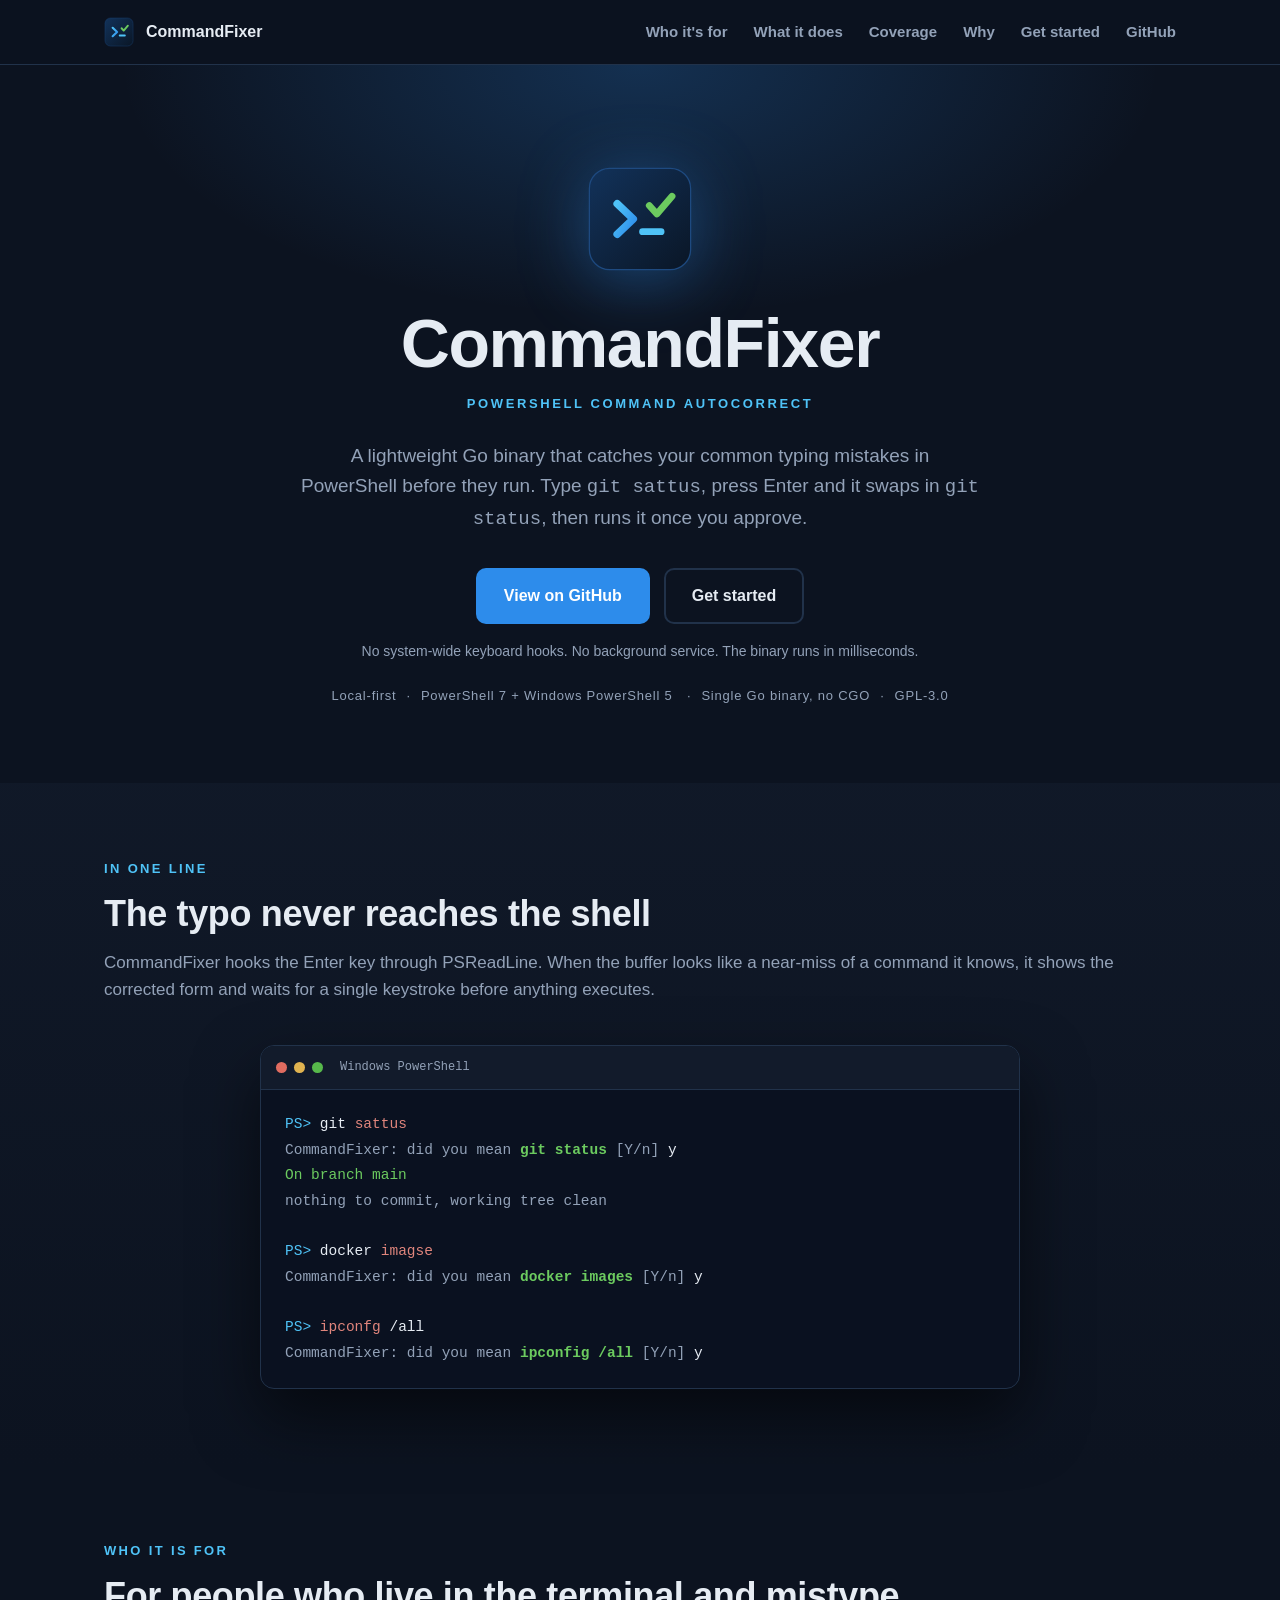
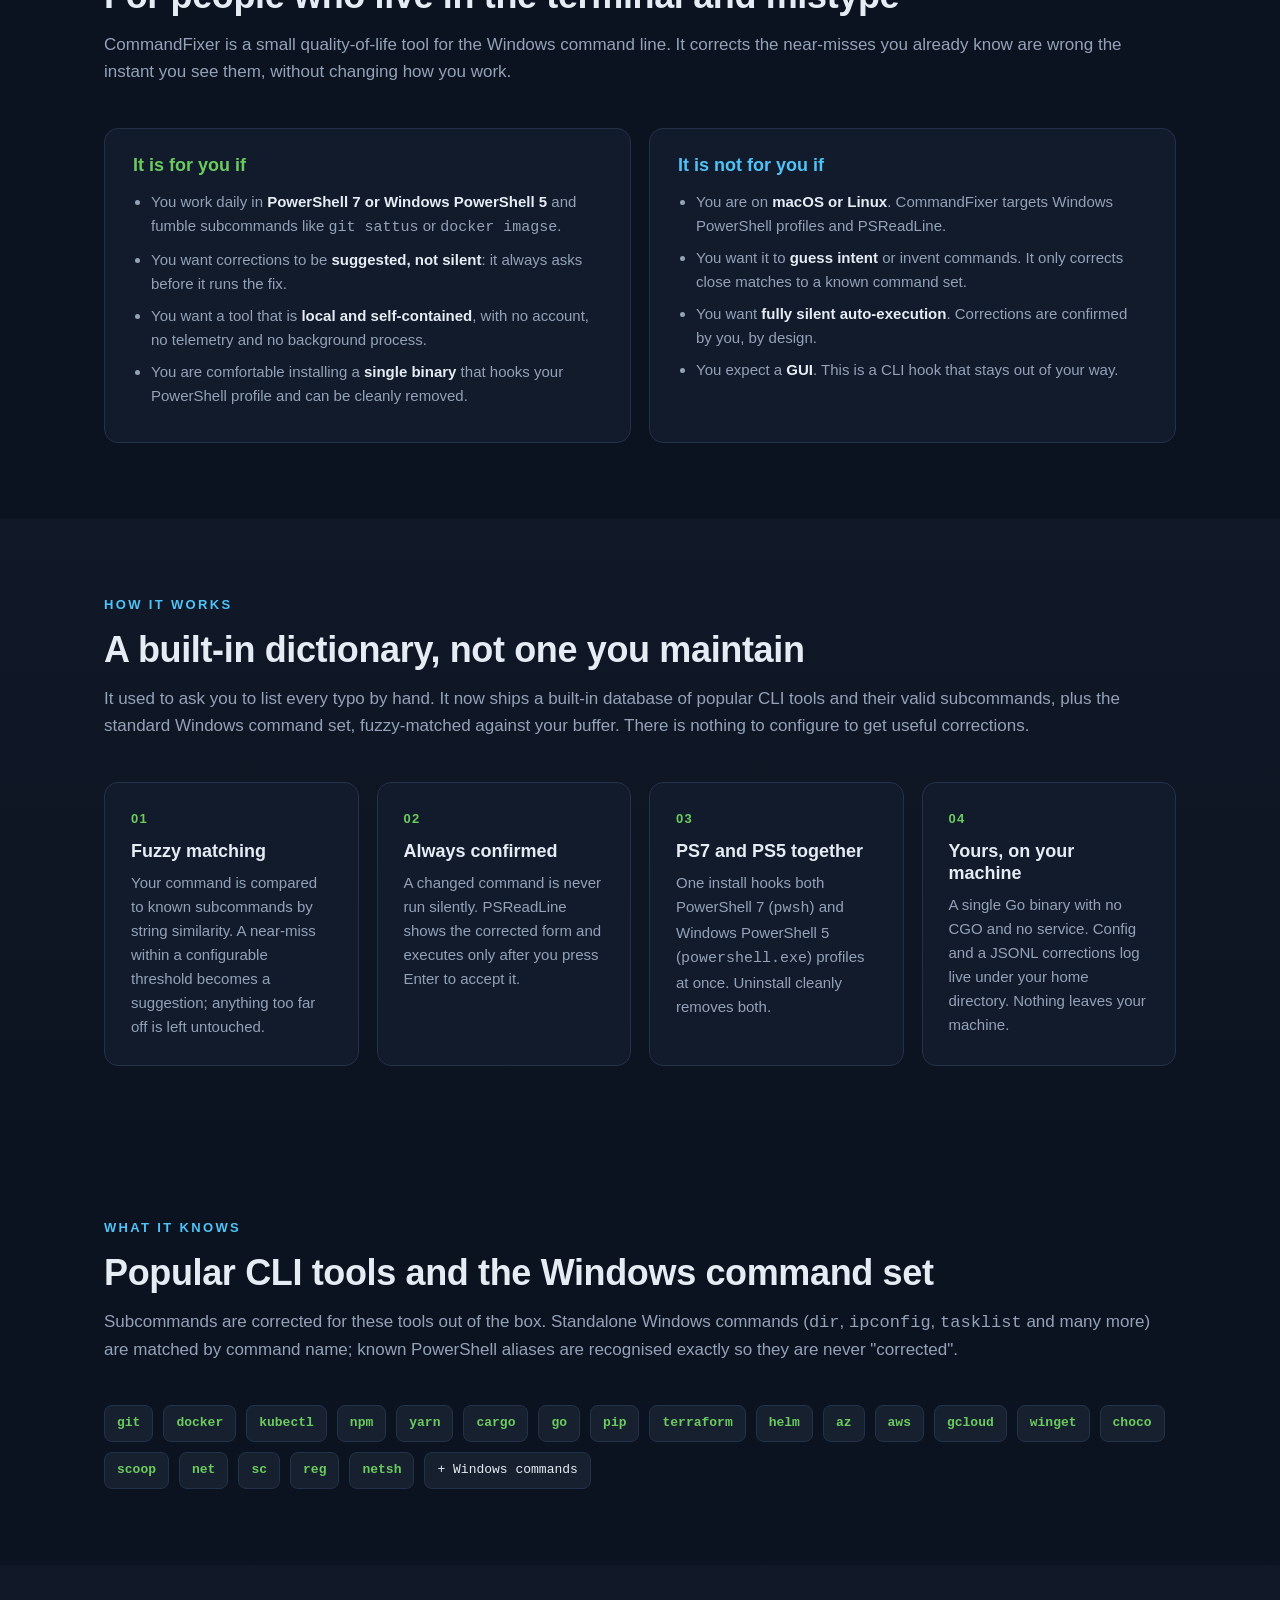
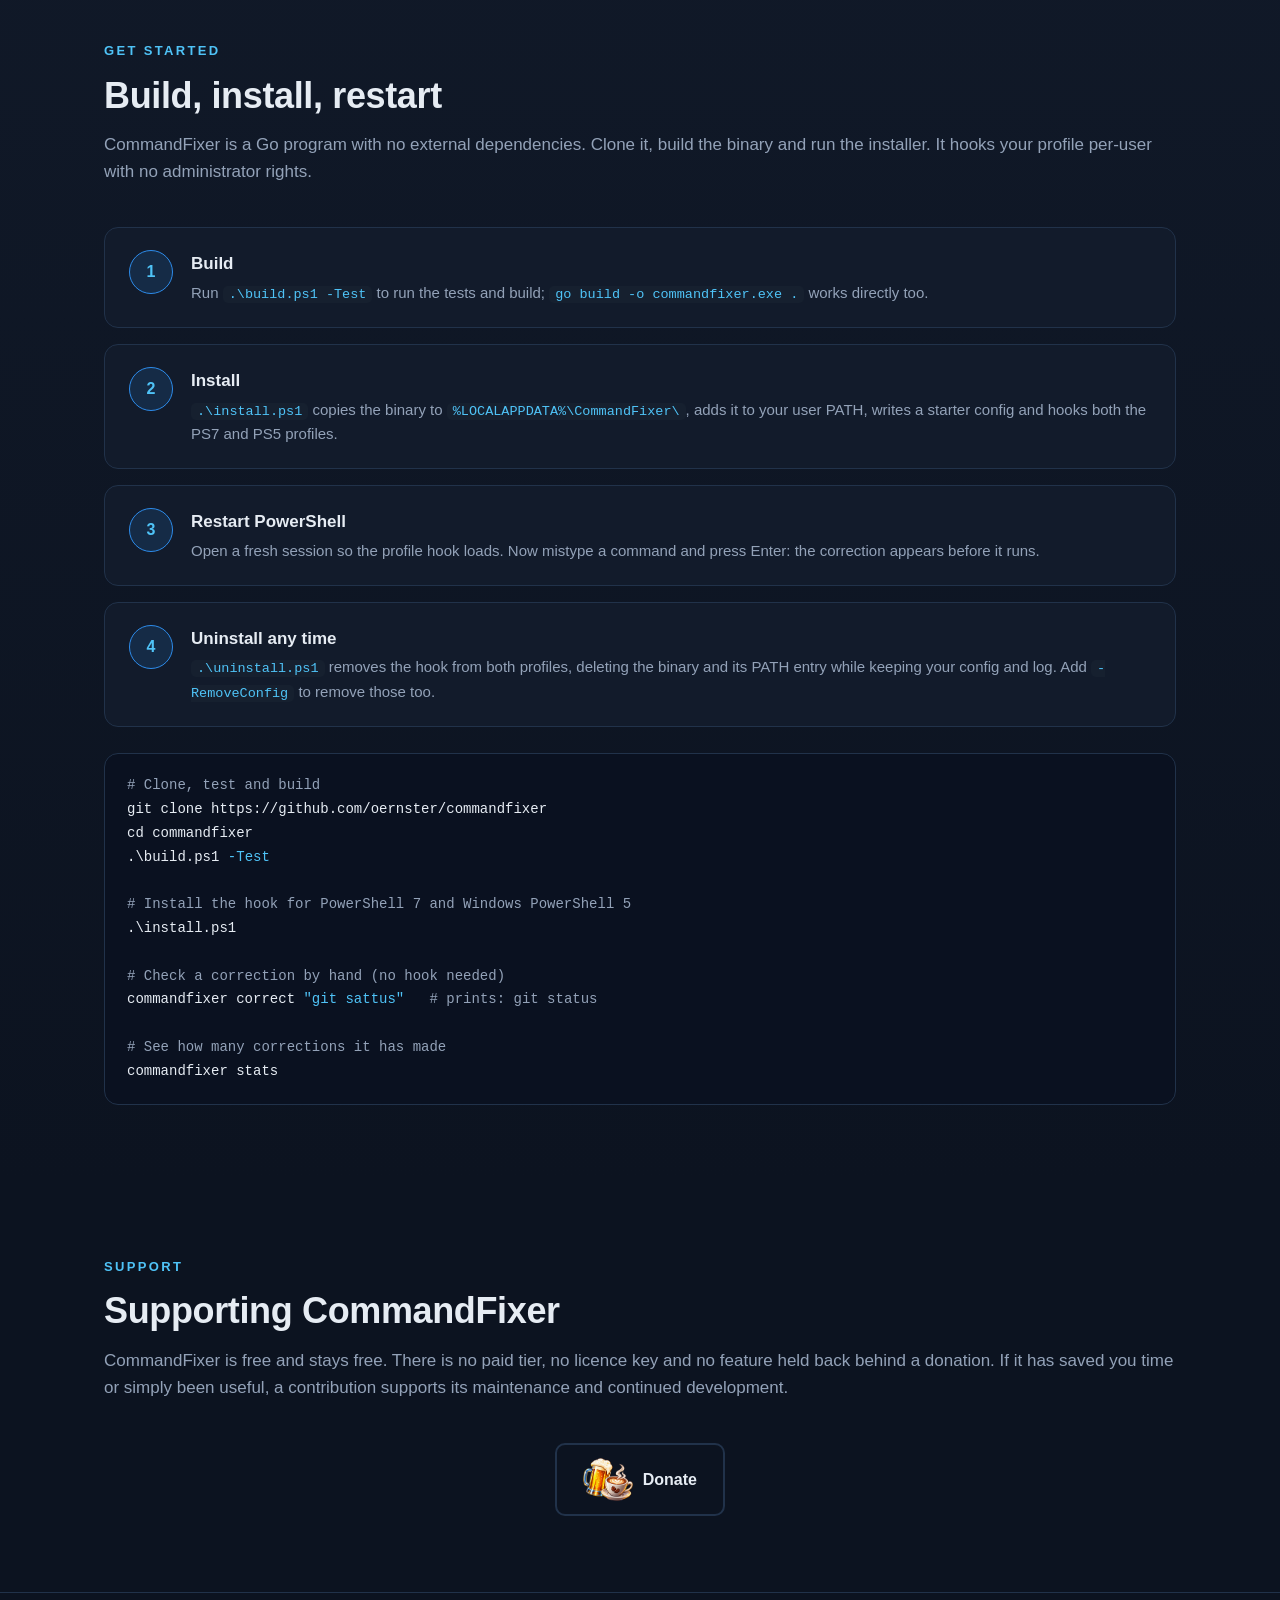
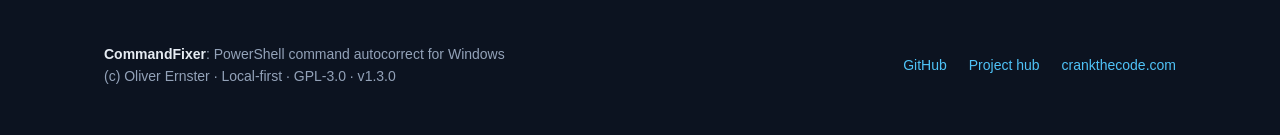
==== docs/index.html @ 6e39b32c "Add a donate button to the README and the site Both link CommandFixer's own PayPal page. The artwork" ====
<!DOCTYPE html>
<html lang="en">
<head>
<meta charset="utf-8">
<meta name="viewport" content="width=device-width, initial-scale=1">
<title>CommandFixer: PowerShell Command Autocorrect for Windows</title>
<meta name="description" content="CommandFixer is a lightweight Go binary that auto-corrects your common typing mistakes in PowerShell before commands execute. Fuzzy-matches typos against a built-in database of popular CLI tools, prompts for confirmation, then runs the fix. Local-first, no service, milliseconds.">
<meta name="keywords" content="powershell, autocorrect, command line, typo, git, docker, kubectl, PSReadLine, Windows, Go, local-first, CLI, developer tools">
<meta name="author" content="Oliver Ernster">
<meta name="robots" content="index, follow">
<meta name="theme-color" content="#0c1320">
<link rel="canonical" href="https://ernster.dev/CommandFixer/">
<meta property="og:type" content="website">
<meta property="og:site_name" content="CommandFixer">
<meta property="og:title" content="CommandFixer: PowerShell Command Autocorrect for Windows">
<meta property="og:description" content="Type git sattus, press Enter and CommandFixer swaps in git status, then runs it once you approve. Works in PowerShell 7 and Windows PowerShell 5.">
<meta property="og:url" content="https://ernster.dev/CommandFixer/">
<meta property="og:image" content="https://ernster.dev/CommandFixer/assets/commandfixer.png">
<meta property="og:image:width" content="512">
<meta property="og:image:height" content="512">
<meta property="og:image:alt" content="The CommandFixer terminal icon">
<meta name="twitter:card" content="summary_large_image">
<meta name="twitter:title" content="CommandFixer: PowerShell Command Autocorrect">
<meta name="twitter:description" content="A lightweight Go binary that fixes your PowerShell typos before they run. Local-first, no service, milliseconds.">
<meta name="twitter:image" content="https://ernster.dev/CommandFixer/assets/commandfixer.png">
<link rel="icon" type="image/svg+xml" href="assets/commandfixer.svg">
<link rel="stylesheet" href="styles.css">
<script type="application/ld+json">{"@context": "https://schema.org", "@type": "SoftwareApplication", "name": "CommandFixer", "applicationCategory": "DeveloperApplication", "operatingSystem": "Windows", "description": "CommandFixer is a lightweight Go binary that auto-corrects common typing mistakes in PowerShell before commands execute. It fuzzy-matches typed commands against a built-in database of popular CLI tools and Windows commands, prints the corrected form to a PSReadLine hook and prompts for confirmation before running.", "url": "https://ernster.dev/CommandFixer/", "image": "https://ernster.dev/CommandFixer/assets/commandfixer.png", "isAccessibleForFree": true, "offers": {"@type": "Offer", "price": "0", "priceCurrency": "GBP"}, "author": {"@type": "Person", "name": "Oliver Ernster", "url": "https://www.crankthecode.com/"}, "audience": {"@type": "Audience", "audienceType": "Developers and power users on Windows PowerShell"}, "keywords": "powershell, autocorrect, typo, git, docker, PSReadLine, Windows, Go, CLI", "license": "https://www.gnu.org/licenses/gpl-3.0.html"}</script>
</head>
<body>
<header class="nav">
  <div class="container nav-inner">
    <a class="brand" href="#top">
      <img src="assets/commandfixer.svg" alt="CommandFixer icon">CommandFixer</a>
    <nav class="nav-links">
      <a href="#who">Who it's for</a>
      <a href="#what">What it does</a>
      <a href="#coverage">Coverage</a>
      <a href="why.html">Why</a>
      <a href="#start">Get started</a>
      <a href="https://github.com/oernster/commandfixer">GitHub</a>
    </nav>
  </div>
</header>
<main id="top">
  <section class="hero">
    <div class="container">
      <img class="logo" src="assets/commandfixer.svg" alt="CommandFixer icon">
      <h1>CommandFixer</h1>
      <div class="tagline">PowerShell Command Autocorrect</div>
      <p class="lede">A lightweight Go binary that catches your common typing
        mistakes in PowerShell before they run. Type <code>git sattus</code>,
        press Enter and it swaps in <code>git status</code>, then runs it once
        you approve.</p>
      <div class="cta">
        <a class="btn btn-primary" href="https://github.com/oernster/commandfixer">View on GitHub</a>
        <a class="btn btn-ghost" href="#start">Get started</a>
      </div>
      <p class="release-note">No system-wide keyboard hooks. No background
        service. The binary runs in milliseconds.</p>
      <div class="badges">
        <span>Local-first</span>·<span>PowerShell 7 + Windows PowerShell 5</span>
        ·<span>Single Go binary, no CGO</span>·<span>GPL-3.0</span>
      </div>
    </div>
  </section>

  <section id="demo" class="alt">
    <div class="container">
      <div class="eyebrow">In one line</div>
      <h2 class="section-title">The typo never reaches the shell</h2>
      <p class="section-sub">CommandFixer hooks the Enter key through PSReadLine.
        When the buffer looks like a near-miss of a command it knows, it shows the
        corrected form and waits for a single keystroke before anything executes.</p>
      <div class="termwrap">
        <div class="terminal">
          <div class="bar">
            <i class="r"></i><i class="y"></i><i class="g"></i>
            <span class="ttl">Windows PowerShell</span>
          </div>
<pre><span class="term-prompt">PS&gt;</span> git <span class="term-typo">sattus</span>
<span class="term-muted">CommandFixer: did you mean</span> <span class="term-fix">git status</span> <span class="term-muted">[Y/n]</span> y
<span class="term-ok">On branch main</span>
<span class="term-muted">nothing to commit, working tree clean</span>

<span class="term-prompt">PS&gt;</span> docker <span class="term-typo">imagse</span>
<span class="term-muted">CommandFixer: did you mean</span> <span class="term-fix">docker images</span> <span class="term-muted">[Y/n]</span> y

<span class="term-prompt">PS&gt;</span> <span class="term-typo">ipconfg</span> /all
<span class="term-muted">CommandFixer: did you mean</span> <span class="term-fix">ipconfig /all</span> <span class="term-muted">[Y/n]</span> y</pre>
        </div>
      </div>
    </div>
  </section>

  <section id="who">
    <div class="container">
      <div class="eyebrow">Who it is for</div>
      <h2 class="section-title">For people who live in the terminal and mistype</h2>
      <p class="section-sub">CommandFixer is a small quality-of-life tool for the
        Windows command line. It corrects the near-misses you already know are
        wrong the instant you see them, without changing how you work.</p>
      <div class="split">
        <div class="panel is-for">
          <h3>It is for you if</h3>
          <ul>
            <li>You work daily in <b>PowerShell 7 or Windows PowerShell 5</b> and fumble subcommands like <code>git sattus</code> or <code>docker imagse</code>.</li>
            <li>You want corrections to be <b>suggested, not silent</b>: it always asks before it runs the fix.</li>
            <li>You want a tool that is <b>local and self-contained</b>, with no account, no telemetry and no background process.</li>
            <li>You are comfortable installing a <b>single binary</b> that hooks your PowerShell profile and can be cleanly removed.</li>
          </ul>
        </div>
        <div class="panel not-for">
          <h3>It is not for you if</h3>
          <ul>
            <li>You are on <b>macOS or Linux</b>. CommandFixer targets Windows PowerShell profiles and PSReadLine.</li>
            <li>You want it to <b>guess intent</b> or invent commands. It only corrects close matches to a known command set.</li>
            <li>You want <b>fully silent auto-execution</b>. Corrections are confirmed by you, by design.</li>
            <li>You expect a <b>GUI</b>. This is a CLI hook that stays out of your way.</li>
          </ul>
        </div>
      </div>
    </div>
  </section>

  <section id="what" class="alt">
    <div class="container">
      <div class="eyebrow">How it works</div>
      <h2 class="section-title">A built-in dictionary, not one you maintain</h2>
      <p class="section-sub">It used to ask you to list every typo by hand. It
        now ships a built-in database of popular CLI tools and their valid
        subcommands, plus the standard Windows command set, fuzzy-matched
        against your buffer. There is nothing to configure to get useful corrections.</p>
      <div class="features">
        <div class="feature"><div class="fnum">01</div><h3>Fuzzy matching</h3><p>Your command is compared to known subcommands by string similarity. A near-miss within a configurable threshold becomes a suggestion; anything too far off is left untouched.</p></div>
        <div class="feature"><div class="fnum">02</div><h3>Always confirmed</h3><p>A changed command is never run silently. PSReadLine shows the corrected form and executes only after you press Enter to accept it.</p></div>
        <div class="feature"><div class="fnum">03</div><h3>PS7 and PS5 together</h3><p>One install hooks both PowerShell 7 (<code>pwsh</code>) and Windows PowerShell 5 (<code>powershell.exe</code>) profiles at once. Uninstall cleanly removes both.</p></div>
        <div class="feature"><div class="fnum">04</div><h3>Yours, on your machine</h3><p>A single Go binary with no CGO and no service. Config and a JSONL corrections log live under your home directory. Nothing leaves your machine.</p></div>
      </div>
    </div>
  </section>

  <section id="coverage">
    <div class="container">
      <div class="eyebrow">What it knows</div>
      <h2 class="section-title">Popular CLI tools and the Windows command set</h2>
      <p class="section-sub">Subcommands are corrected for these tools out of the
        box. Standalone Windows commands (<code>dir</code>, <code>ipconfig</code>,
        <code>tasklist</code> and many more) are matched by command name; known
        PowerShell aliases are recognised exactly so they are never "corrected".</p>
      <div class="chips">
        <span class="chip"><b>git</b></span>
        <span class="chip"><b>docker</b></span>
        <span class="chip"><b>kubectl</b></span>
        <span class="chip"><b>npm</b></span>
        <span class="chip"><b>yarn</b></span>
        <span class="chip"><b>cargo</b></span>
        <span class="chip"><b>go</b></span>
        <span class="chip"><b>pip</b></span>
        <span class="chip"><b>terraform</b></span>
        <span class="chip"><b>helm</b></span>
        <span class="chip"><b>az</b></span>
        <span class="chip"><b>aws</b></span>
        <span class="chip"><b>gcloud</b></span>
        <span class="chip"><b>winget</b></span>
        <span class="chip"><b>choco</b></span>
        <span class="chip"><b>scoop</b></span>
        <span class="chip"><b>net</b></span>
        <span class="chip"><b>sc</b></span>
        <span class="chip"><b>reg</b></span>
        <span class="chip"><b>netsh</b></span>
        <span class="chip">+ Windows commands</span>
      </div>
    </div>
  </section>

  <section id="start" class="alt">
    <div class="container">
      <div class="eyebrow">Get started</div>
      <h2 class="section-title">Build, install, restart</h2>
      <p class="section-sub">CommandFixer is a Go program with no external
        dependencies. Clone it, build the binary and run the installer. It hooks
        your profile per-user with no administrator rights.</p>
      <div class="steps">
        <div class="step">
          <div class="n"></div>
          <div>
            <h3>Build</h3>
            <p>Run <code>.\build.ps1 -Test</code> to run the tests and build; <code>go build -o commandfixer.exe .</code> works directly too.</p>
          </div>
        </div>
        <div class="step">
          <div class="n"></div>
          <div>
            <h3>Install</h3>
            <p><code>.\install.ps1</code> copies the binary to <code>%LOCALAPPDATA%\CommandFixer\</code>, adds it to your user PATH, writes a starter config and hooks both the PS7 and PS5 profiles.</p>
          </div>
        </div>
        <div class="step">
          <div class="n"></div>
          <div>
            <h3>Restart PowerShell</h3>
            <p>Open a fresh session so the profile hook loads. Now mistype a command and press Enter: the correction appears before it runs.</p>
          </div>
        </div>
        <div class="step">
          <div class="n"></div>
          <div>
            <h3>Uninstall any time</h3>
            <p><code>.\uninstall.ps1</code> removes the hook from both profiles, deleting the binary and its PATH entry while keeping your config and log. Add <code>-RemoveConfig</code> to remove those too.</p>
          </div>
        </div>
      </div>
      <div class="codeblock">
<pre><span class="c"># Clone, test and build</span>
git clone https://github.com/oernster/commandfixer
cd commandfixer
.\build.ps1 <span class="p">-Test</span>

<span class="c"># Install the hook for PowerShell 7 and Windows PowerShell 5</span>
.\install.ps1

<span class="c"># Check a correction by hand (no hook needed)</span>
commandfixer correct <span class="p">"git sattus"</span>   <span class="c"># prints: git status</span>

<span class="c"># See how many corrections it has made</span>
commandfixer stats</pre>
      </div>
    </div>
  </section>
  <section id="support">
    <div class="container">
      <div class="eyebrow">Support</div>
      <h2 class="section-title">Supporting CommandFixer</h2>
      <p class="section-sub">CommandFixer is free and stays free. There is no paid tier, no licence key and no
        feature held back behind a donation. If it has saved you time or simply been useful, a
        contribution supports its maintenance and continued development.</p>
      <div class="cta">
        <a class="btn btn-ghost btn-donate" href="https://www.paypal.com/ncp/payment/7B63G27P2966Y"><img src="donate.png" alt="">Donate</a>
      </div>
    </div>
  </section>
</main>
<footer>
  <div class="container footer-inner">
    <div>
      <strong>CommandFixer</strong>: PowerShell command autocorrect for Windows<br>
      (c) Oliver Ernster · Local-first · GPL-3.0 · v<!--VERSION-->1.3.0<!--/VERSION-->
    </div>
    <div class="footer-links">
      <a href="https://github.com/oernster/commandfixer">GitHub</a>
      <a href="https://ernster.dev/">Project hub</a>
      <a href="https://www.crankthecode.com/">crankthecode.com</a>
    </div>
  </div>
</footer>
</body>
</html>
---- docs/styles.css ----
/* CommandFixer GitHub Pages site. Dark, terminal-themed, azure + green accent. */
:root {
  --bg: #0c1320;
  --surface: #121b2b;
  --raised: #16202f;
  --border: #21324a;
  --text: #e6ecf3;
  --muted: #93a2b8;
  --accent: #2d8ceb;
  --accent-bright: #4fc3f7;
  --green: #57b94b;
  --green-bright: #6ccb5f;
  --maxw: 1120px;
  --radius: 14px;
  --font: -apple-system, BlinkMacSystemFont, "Segoe UI", Roboto, Inter,
    "Helvetica Neue", Arial, sans-serif;
  --mono: "SFMono-Regular", "Cascadia Code", "Consolas", "Liberation Mono",
    Menlo, monospace;
}
* { box-sizing: border-box; }
html { scroll-behavior: smooth; }
body {
  margin: 0;
  background: var(--bg);
  color: var(--text);
  font-family: var(--font);
  line-height: 1.6;
  -webkit-font-smoothing: antialiased;
}
a { color: var(--accent-bright); text-decoration: none; }
a:hover { color: var(--green-bright); }
h1, h2, h3, h4 { line-height: 1.2; }
.container { max-width: var(--maxw); margin: 0 auto; padding: 0 24px; }

header.nav {
  position: sticky;
  top: 0;
  z-index: 10;
  background: rgba(12, 19, 32, 0.82);
  backdrop-filter: blur(10px);
  border-bottom: 1px solid var(--border);
}
.nav-inner {
  display: flex;
  align-items: center;
  justify-content: space-between;
  height: 64px;
}
.brand {
  display: flex;
  align-items: center;
  gap: 12px;
  font-weight: 700;
  color: var(--text);
}
.brand img { width: 30px; height: 30px; }
.nav-links { display: flex; gap: 26px; align-items: center; }
.nav-links a { color: var(--muted); font-weight: 600; font-size: 15px; }
.nav-links a:hover { color: var(--accent-bright); }

.hero {
  position: relative;
  text-align: center;
  padding: 100px 0 76px;
  overflow: hidden;
}
.hero::before {
  content: "";
  position: absolute;
  inset: 0;
  background: radial-gradient(
    58% 50% at 50% 0,
    rgba(45, 140, 235, 0.24),
    transparent 70%
  );
  pointer-events: none;
}
.hero .logo {
  width: 108px;
  height: 108px;
  margin-bottom: 22px;
  filter: drop-shadow(0 10px 34px rgba(45, 140, 235, 0.4));
}
.hero h1 {
  font-size: clamp(42px, 7vw, 68px);
  margin: 0;
  letter-spacing: -0.02em;
}
.tagline {
  color: var(--accent-bright);
  font-weight: 700;
  letter-spacing: 0.2em;
  text-transform: uppercase;
  font-size: 13px;
  margin-top: 10px;
}
.lede {
  max-width: 680px;
  margin: 26px auto 0;
  color: var(--muted);
  font-size: 19px;
}
.cta {
  display: flex;
  gap: 14px;
  justify-content: center;
  margin-top: 34px;
  flex-wrap: wrap;
}
.btn {
  display: inline-block;
  padding: 13px 26px;
  border-radius: 10px;
  font-weight: 700;
  border: 2px solid transparent;
  transition: 0.15s ease;
}
.btn-primary { background: var(--accent); color: #ffffff; }
.btn-primary:hover { background: var(--green); color: #ffffff; }
.btn-ghost { border-color: var(--border); color: var(--text); }
.btn-ghost:hover { border-color: var(--accent); color: var(--accent-bright); }
/* The donate button carries artwork before its label. The mark is sized in em
   against the button's own type; at one line box the artwork could not be read,
   so it takes 2.7em and the button is deliberately taller than a text-only one. */
.btn-donate { display: inline-flex; align-items: center; gap: 10px; }
.btn-donate img { display: block; height: 2.7em; width: auto; }
.badges {
  margin-top: 24px;
  color: var(--muted);
  font-size: 13px;
  letter-spacing: 0.06em;
}
.badges span { margin: 0 10px; }
.release-note { margin-top: 16px; color: var(--muted); font-size: 14px; }

section { padding: 76px 0; }
section.alt {
  background: linear-gradient(180deg, rgba(18, 27, 43, 0.7), transparent);
}
.eyebrow {
  color: var(--accent-bright);
  font-weight: 700;
  letter-spacing: 0.18em;
  text-transform: uppercase;
  font-size: 13px;
  margin-bottom: 12px;
}
.section-title {
  font-size: clamp(28px, 4vw, 36px);
  margin: 0 0 14px;
  letter-spacing: -0.01em;
}
.section-sub {
  color: var(--muted);
  margin: 0 0 42px;
  max-width: none;
  font-size: 17px;
}
.prose p {
  color: var(--muted);
  font-size: 16.5px;
  max-width: 820px;
  margin: 0 0 18px;
}
.prose p:last-child { margin-bottom: 0; }

/* Terminal mockup */
.termwrap { display: flex; justify-content: center; margin-top: 8px; }
.terminal {
  width: 100%;
  max-width: 760px;
  background: #0a1120;
  border: 1px solid var(--border);
  border-radius: var(--radius);
  overflow: hidden;
  box-shadow: 0 28px 64px rgba(0, 0, 0, 0.55);
  text-align: left;
}
.terminal .bar {
  display: flex;
  align-items: center;
  gap: 7px;
  padding: 12px 15px;
  border-bottom: 1px solid var(--border);
  background: var(--surface);
}
.terminal .bar i {
  width: 11px;
  height: 11px;
  border-radius: 50%;
  background: var(--border);
}
.terminal .bar i.r { background: #e06c60; }
.terminal .bar i.y { background: #e0b350; }
.terminal .bar i.g { background: #57b94b; }
.terminal .bar .ttl {
  margin-left: 10px;
  color: var(--muted);
  font-family: var(--mono);
  font-size: 12px;
}
.terminal pre {
  margin: 0;
  padding: 22px 24px;
  font-family: var(--mono);
  font-size: 14.5px;
  line-height: 1.75;
  color: var(--text);
  overflow-x: auto;
}
.term-prompt { color: var(--accent-bright); }
.term-typo { color: #e0857c; }
.term-fix { color: var(--green-bright); font-weight: 700; }
.term-muted { color: var(--muted); }
.term-ok { color: var(--green-bright); }

.features {
  display: grid;
  grid-template-columns: repeat(auto-fit, minmax(240px, 1fr));
  gap: 18px;
}
.feature {
  background: var(--surface);
  border: 1px solid var(--border);
  border-radius: var(--radius);
  padding: 26px;
}
.feature .fnum {
  color: var(--green-bright);
  font-weight: 700;
  font-size: 13px;
  letter-spacing: 0.1em;
}
.feature h3 { margin: 12px 0 8px; font-size: 18px; }
.feature p { margin: 0; color: var(--muted); font-size: 15px; }

/* Two-column "who it is / is not for" */
.split {
  display: grid;
  grid-template-columns: repeat(auto-fit, minmax(300px, 1fr));
  gap: 18px;
}
.panel {
  background: var(--surface);
  border: 1px solid var(--border);
  border-radius: var(--radius);
  padding: 26px 28px;
}
.panel h3 { margin: 0 0 14px; font-size: 18px; }
.panel.is-for h3 { color: var(--green-bright); }
.panel.not-for h3 { color: var(--accent-bright); }
.panel ul { margin: 0; padding-left: 18px; }
.panel li { color: var(--muted); margin-bottom: 8px; font-size: 15px; }
.panel li b { color: var(--text); font-weight: 600; }

/* Steps */
.steps { display: grid; gap: 16px; counter-reset: step; }
.step {
  display: grid;
  grid-template-columns: 44px 1fr;
  gap: 18px;
  align-items: start;
  background: var(--surface);
  border: 1px solid var(--border);
  border-radius: var(--radius);
  padding: 22px 24px;
}
.step .n {
  counter-increment: step;
  width: 44px;
  height: 44px;
  border-radius: 50%;
  display: grid;
  place-items: center;
  background: rgba(45, 140, 235, 0.14);
  border: 1px solid var(--accent);
  color: var(--accent-bright);
  font-weight: 700;
}
.step .n::before { content: counter(step); }
.step h3 { margin: 4px 0 6px; font-size: 17px; }
.step p { margin: 0; color: var(--muted); font-size: 15px; }
.step code {
  font-family: var(--mono);
  font-size: 13.5px;
  color: var(--accent-bright);
  background: var(--raised);
  padding: 1px 6px;
  border-radius: 5px;
}

/* Coverage / tools chips */
.chips { display: flex; flex-wrap: wrap; gap: 10px; margin-top: 6px; }
.chip {
  font-family: var(--mono);
  font-size: 13px;
  color: var(--text);
  background: var(--raised);
  border: 1px solid var(--border);
  border-radius: 8px;
  padding: 7px 12px;
}
.chip b { color: var(--green-bright); font-weight: 700; }

/* Code block */
.codeblock {
  background: #0a1120;
  border: 1px solid var(--border);
  border-radius: var(--radius);
  padding: 20px 22px;
  overflow-x: auto;
  margin-top: 26px;
}
.codeblock pre {
  margin: 0;
  font-family: var(--mono);
  font-size: 14px;
  line-height: 1.7;
  color: var(--text);
}
.codeblock .c { color: var(--muted); }
.codeblock .p { color: var(--accent-bright); }

footer {
  border-top: 1px solid var(--border);
  padding: 50px 0;
  color: var(--muted);
  font-size: 14px;
}
.footer-inner {
  display: flex;
  justify-content: space-between;
  gap: 24px;
  flex-wrap: wrap;
  align-items: center;
}
.footer-inner strong { color: var(--text); }
.footer-links { display: flex; gap: 22px; flex-wrap: wrap; }

@media (max-width: 640px) {
  .nav-links { gap: 16px; }
  .nav-links a:nth-child(1),
  .nav-links a:nth-child(2) { display: none; }
  .step { grid-template-columns: 1fr; }
  .step .n { display: none; }
}
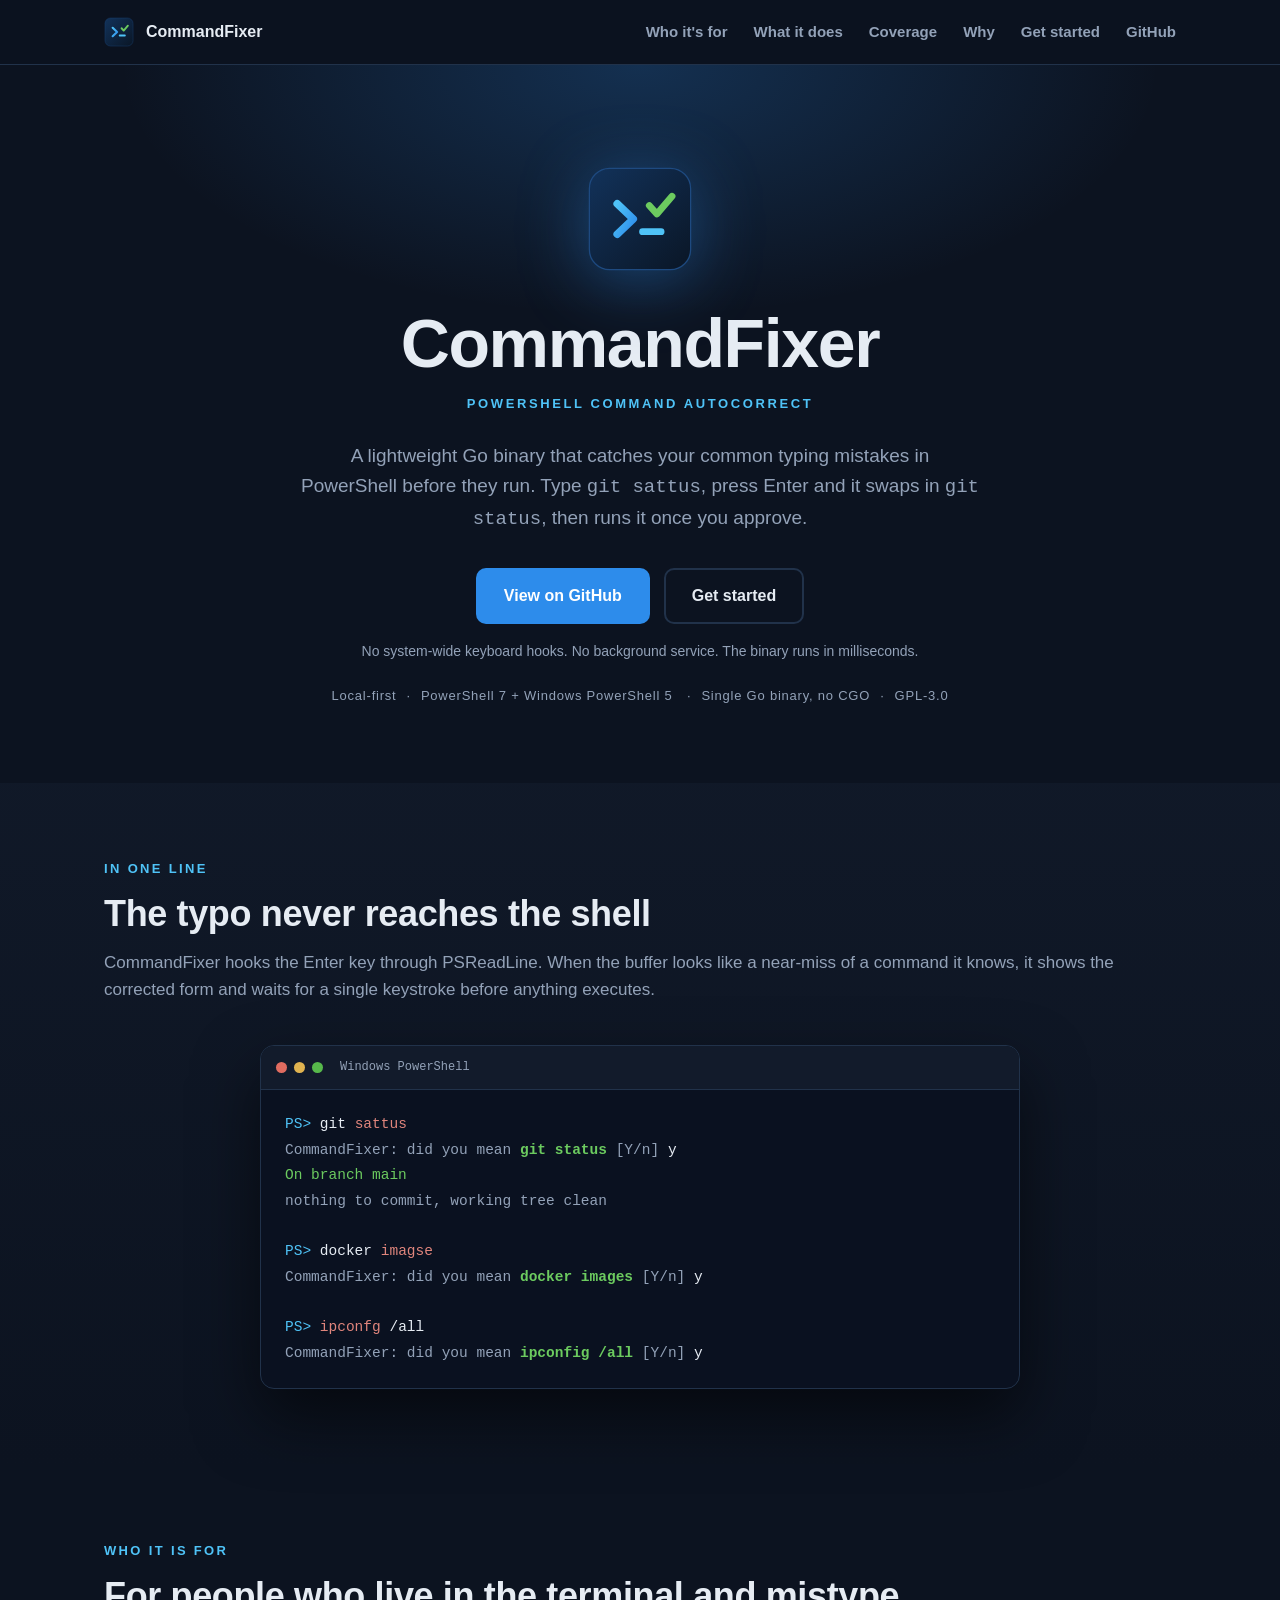
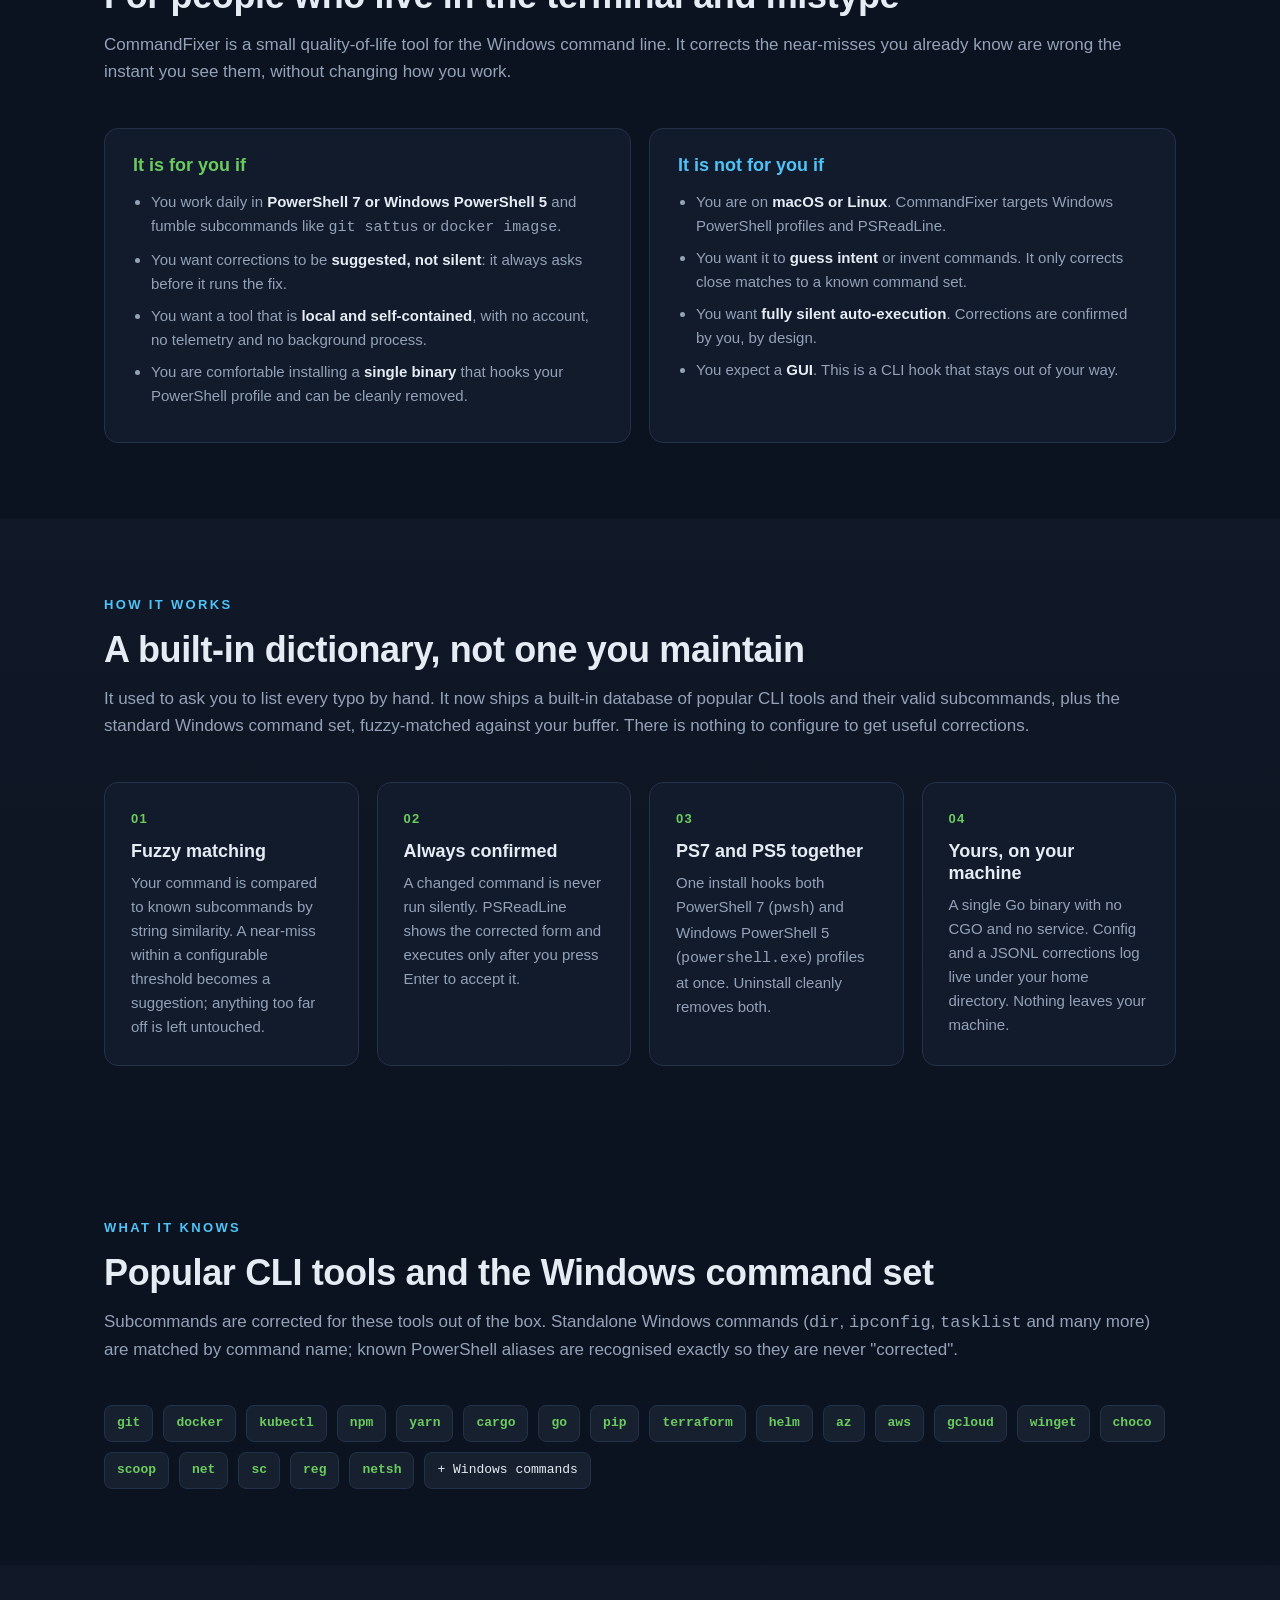
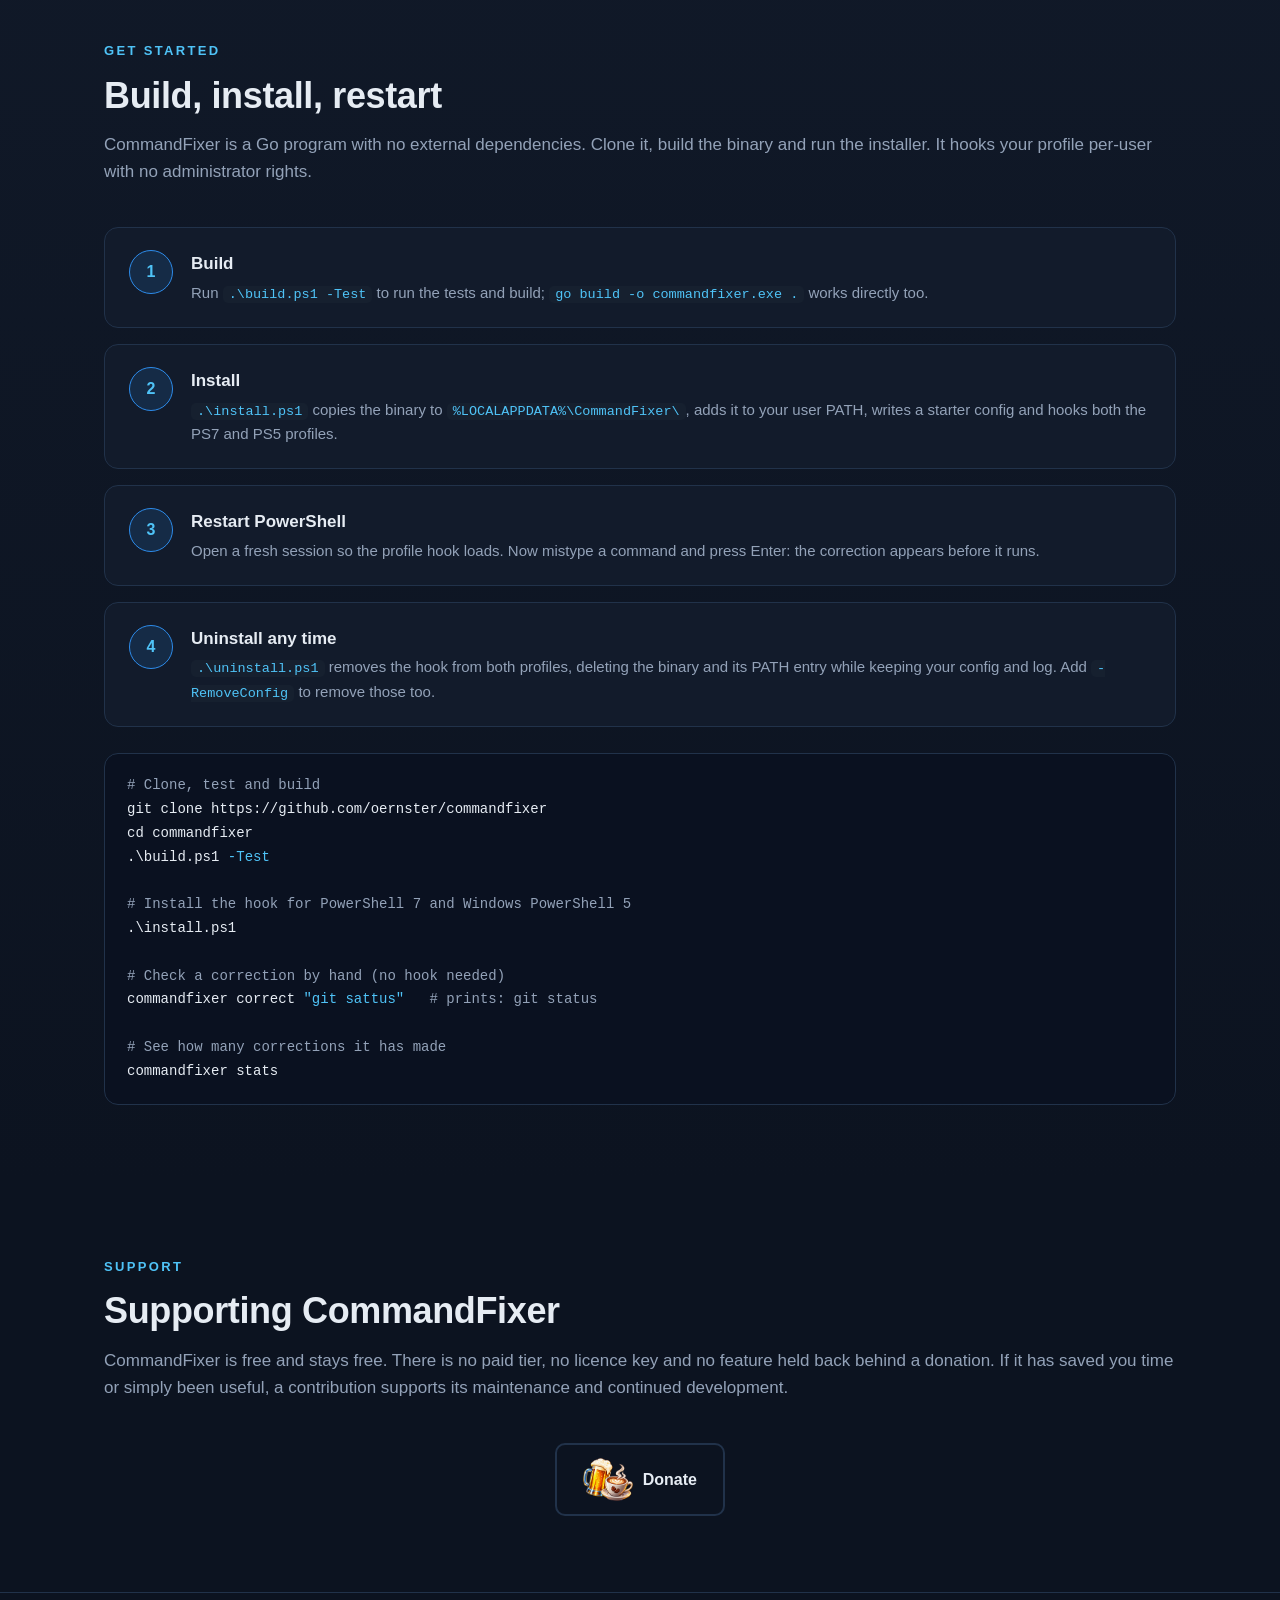
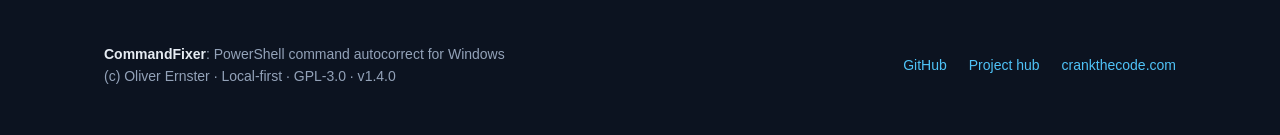
==== commit 264818e6: "Stamp 1.4.0 into the site footers" ====
--- a/docs/index.html
+++ b/docs/index.html
@@ -245,7 +245,7 @@
   <div class="container footer-inner">
     <div>
       <strong>CommandFixer</strong>: PowerShell command autocorrect for Windows<br>
-      (c) Oliver Ernster · Local-first · GPL-3.0 · v<!--VERSION-->1.3.0<!--/VERSION-->
+      (c) Oliver Ernster · Local-first · GPL-3.0 · v<!--VERSION-->1.4.0<!--/VERSION-->
     </div>
     <div class="footer-links">
       <a href="https://github.com/oernster/commandfixer">GitHub</a>
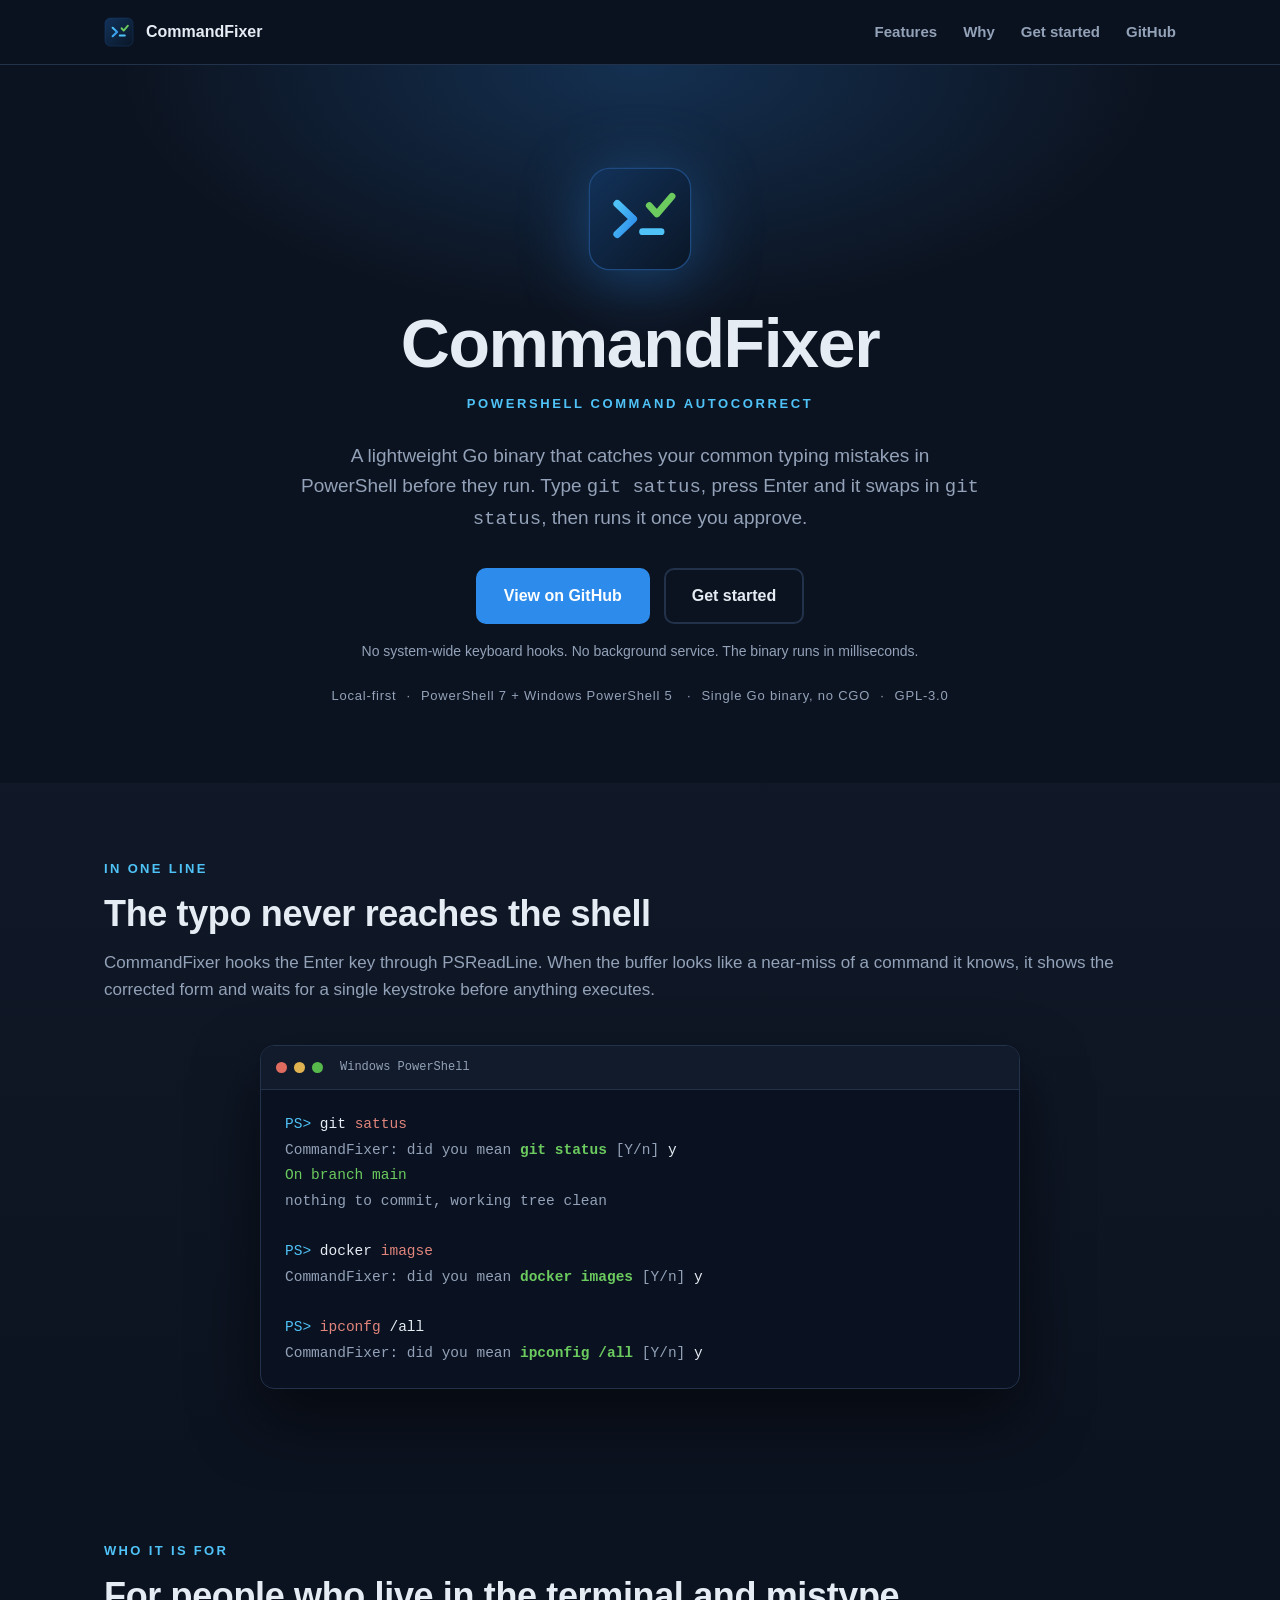
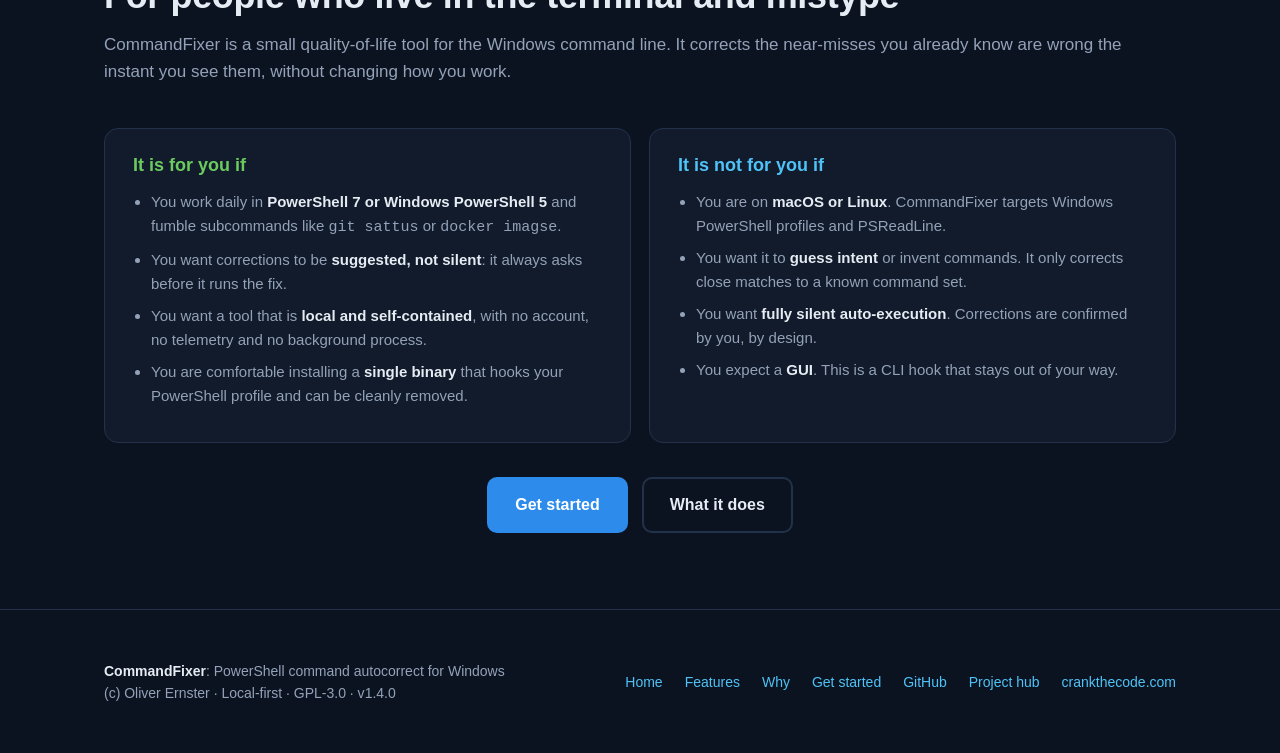
==== commit 3043f17e: "Give the site a page for each role The home page now pitches and stops: the hero, the terminal sampl" ====
--- a/docs/index.html
+++ b/docs/index.html
@@ -33,11 +33,9 @@
     <a class="brand" href="#top">
       <img src="assets/commandfixer.svg" alt="CommandFixer icon">CommandFixer</a>
     <nav class="nav-links">
-      <a href="#who">Who it's for</a>
-      <a href="#what">What it does</a>
-      <a href="#coverage">Coverage</a>
+      <a href="features.html">Features</a>
       <a href="why.html">Why</a>
-      <a href="#start">Get started</a>
+      <a href="download.html">Get started</a>
       <a href="https://github.com/oernster/commandfixer">GitHub</a>
     </nav>
   </div>
@@ -54,7 +52,7 @@
         you approve.</p>
       <div class="cta">
         <a class="btn btn-primary" href="https://github.com/oernster/commandfixer">View on GitHub</a>
-        <a class="btn btn-ghost" href="#start">Get started</a>
+        <a class="btn btn-ghost" href="download.html">Get started</a>
       </div>
       <p class="release-note">No system-wide keyboard hooks. No background
         service. The binary runs in milliseconds.</p>
@@ -120,123 +118,9 @@
           </ul>
         </div>
       </div>
-    </div>
-  </section>
-
-  <section id="what" class="alt">
-    <div class="container">
-      <div class="eyebrow">How it works</div>
-      <h2 class="section-title">A built-in dictionary, not one you maintain</h2>
-      <p class="section-sub">It used to ask you to list every typo by hand. It
-        now ships a built-in database of popular CLI tools and their valid
-        subcommands, plus the standard Windows command set, fuzzy-matched
-        against your buffer. There is nothing to configure to get useful corrections.</p>
-      <div class="features">
-        <div class="feature"><div class="fnum">01</div><h3>Fuzzy matching</h3><p>Your command is compared to known subcommands by string similarity. A near-miss within a configurable threshold becomes a suggestion; anything too far off is left untouched.</p></div>
-        <div class="feature"><div class="fnum">02</div><h3>Always confirmed</h3><p>A changed command is never run silently. PSReadLine shows the corrected form and executes only after you press Enter to accept it.</p></div>
-        <div class="feature"><div class="fnum">03</div><h3>PS7 and PS5 together</h3><p>One install hooks both PowerShell 7 (<code>pwsh</code>) and Windows PowerShell 5 (<code>powershell.exe</code>) profiles at once. Uninstall cleanly removes both.</p></div>
-        <div class="feature"><div class="fnum">04</div><h3>Yours, on your machine</h3><p>A single Go binary with no CGO and no service. Config and a JSONL corrections log live under your home directory. Nothing leaves your machine.</p></div>
-      </div>
-    </div>
-  </section>
-
-  <section id="coverage">
-    <div class="container">
-      <div class="eyebrow">What it knows</div>
-      <h2 class="section-title">Popular CLI tools and the Windows command set</h2>
-      <p class="section-sub">Subcommands are corrected for these tools out of the
-        box. Standalone Windows commands (<code>dir</code>, <code>ipconfig</code>,
-        <code>tasklist</code> and many more) are matched by command name; known
-        PowerShell aliases are recognised exactly so they are never "corrected".</p>
-      <div class="chips">
-        <span class="chip"><b>git</b></span>
-        <span class="chip"><b>docker</b></span>
-        <span class="chip"><b>kubectl</b></span>
-        <span class="chip"><b>npm</b></span>
-        <span class="chip"><b>yarn</b></span>
-        <span class="chip"><b>cargo</b></span>
-        <span class="chip"><b>go</b></span>
-        <span class="chip"><b>pip</b></span>
-        <span class="chip"><b>terraform</b></span>
-        <span class="chip"><b>helm</b></span>
-        <span class="chip"><b>az</b></span>
-        <span class="chip"><b>aws</b></span>
-        <span class="chip"><b>gcloud</b></span>
-        <span class="chip"><b>winget</b></span>
-        <span class="chip"><b>choco</b></span>
-        <span class="chip"><b>scoop</b></span>
-        <span class="chip"><b>net</b></span>
-        <span class="chip"><b>sc</b></span>
-        <span class="chip"><b>reg</b></span>
-        <span class="chip"><b>netsh</b></span>
-        <span class="chip">+ Windows commands</span>
-      </div>
-    </div>
-  </section>
-
-  <section id="start" class="alt">
-    <div class="container">
-      <div class="eyebrow">Get started</div>
-      <h2 class="section-title">Build, install, restart</h2>
-      <p class="section-sub">CommandFixer is a Go program with no external
-        dependencies. Clone it, build the binary and run the installer. It hooks
-        your profile per-user with no administrator rights.</p>
-      <div class="steps">
-        <div class="step">
-          <div class="n"></div>
-          <div>
-            <h3>Build</h3>
-            <p>Run <code>.\build.ps1 -Test</code> to run the tests and build; <code>go build -o commandfixer.exe .</code> works directly too.</p>
-          </div>
-        </div>
-        <div class="step">
-          <div class="n"></div>
-          <div>
-            <h3>Install</h3>
-            <p><code>.\install.ps1</code> copies the binary to <code>%LOCALAPPDATA%\CommandFixer\</code>, adds it to your user PATH, writes a starter config and hooks both the PS7 and PS5 profiles.</p>
-          </div>
-        </div>
-        <div class="step">
-          <div class="n"></div>
-          <div>
-            <h3>Restart PowerShell</h3>
-            <p>Open a fresh session so the profile hook loads. Now mistype a command and press Enter: the correction appears before it runs.</p>
-          </div>
-        </div>
-        <div class="step">
-          <div class="n"></div>
-          <div>
-            <h3>Uninstall any time</h3>
-            <p><code>.\uninstall.ps1</code> removes the hook from both profiles, deleting the binary and its PATH entry while keeping your config and log. Add <code>-RemoveConfig</code> to remove those too.</p>
-          </div>
-        </div>
-      </div>
-      <div class="codeblock">
-<pre><span class="c"># Clone, test and build</span>
-git clone https://github.com/oernster/commandfixer
-cd commandfixer
-.\build.ps1 <span class="p">-Test</span>
-
-<span class="c"># Install the hook for PowerShell 7 and Windows PowerShell 5</span>
-.\install.ps1
-
-<span class="c"># Check a correction by hand (no hook needed)</span>
-commandfixer correct <span class="p">"git sattus"</span>   <span class="c"># prints: git status</span>
-
-<span class="c"># See how many corrections it has made</span>
-commandfixer stats</pre>
-      </div>
-    </div>
-  </section>
-  <section id="support">
-    <div class="container">
-      <div class="eyebrow">Support</div>
-      <h2 class="section-title">Supporting CommandFixer</h2>
-      <p class="section-sub">CommandFixer is free and stays free. There is no paid tier, no licence key and no
-        feature held back behind a donation. If it has saved you time or simply been useful, a
-        contribution supports its maintenance and continued development.</p>
       <div class="cta">
-        <a class="btn btn-ghost btn-donate" href="https://www.paypal.com/ncp/payment/7B63G27P2966Y"><img src="donate.png" alt="">Donate</a>
+        <a class="btn btn-primary" href="download.html">Get started</a>
+        <a class="btn btn-ghost" href="features.html">What it does</a>
       </div>
     </div>
   </section>
@@ -248,6 +132,10 @@
       (c) Oliver Ernster · Local-first · GPL-3.0 · v<!--VERSION-->1.4.0<!--/VERSION-->
     </div>
     <div class="footer-links">
+      <a href="./">Home</a>
+      <a href="features.html">Features</a>
+      <a href="why.html">Why</a>
+      <a href="download.html">Get started</a>
       <a href="https://github.com/oernster/commandfixer">GitHub</a>
       <a href="https://ernster.dev/">Project hub</a>
       <a href="https://www.crankthecode.com/">crankthecode.com</a>
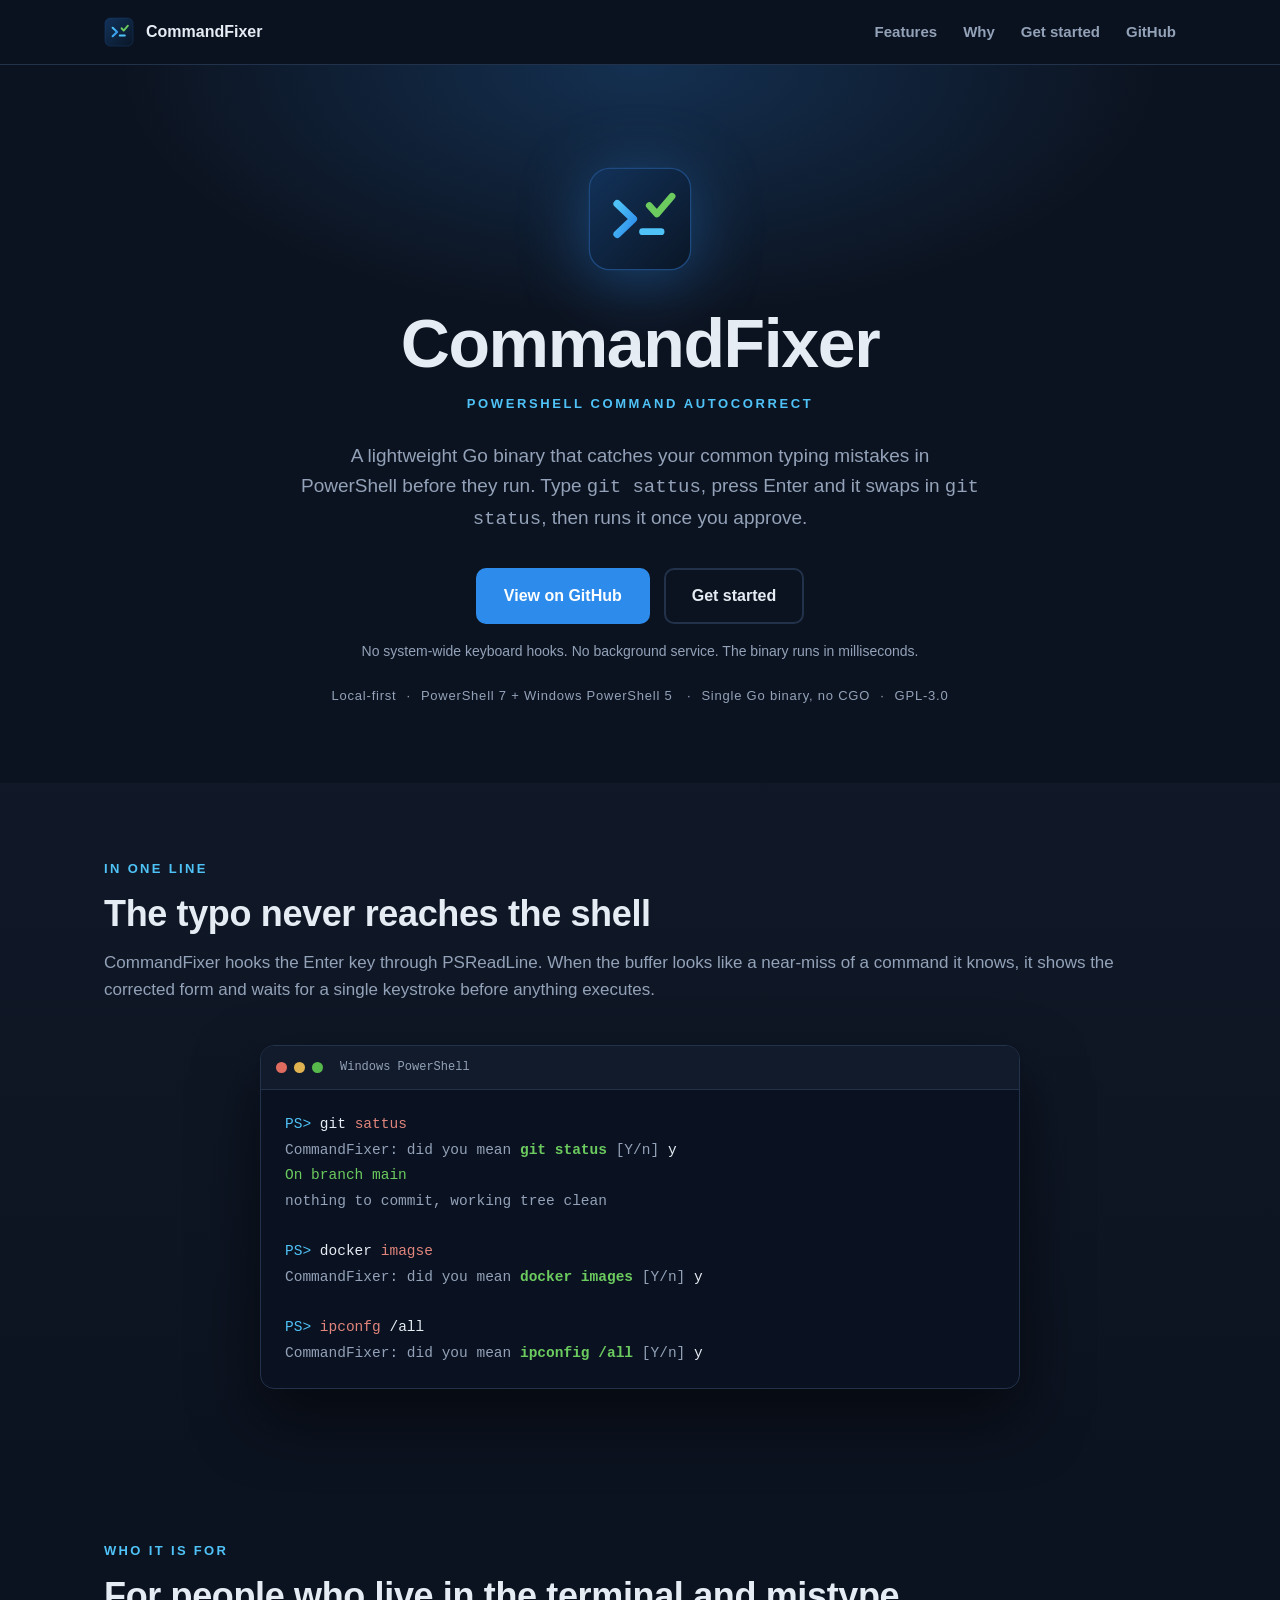
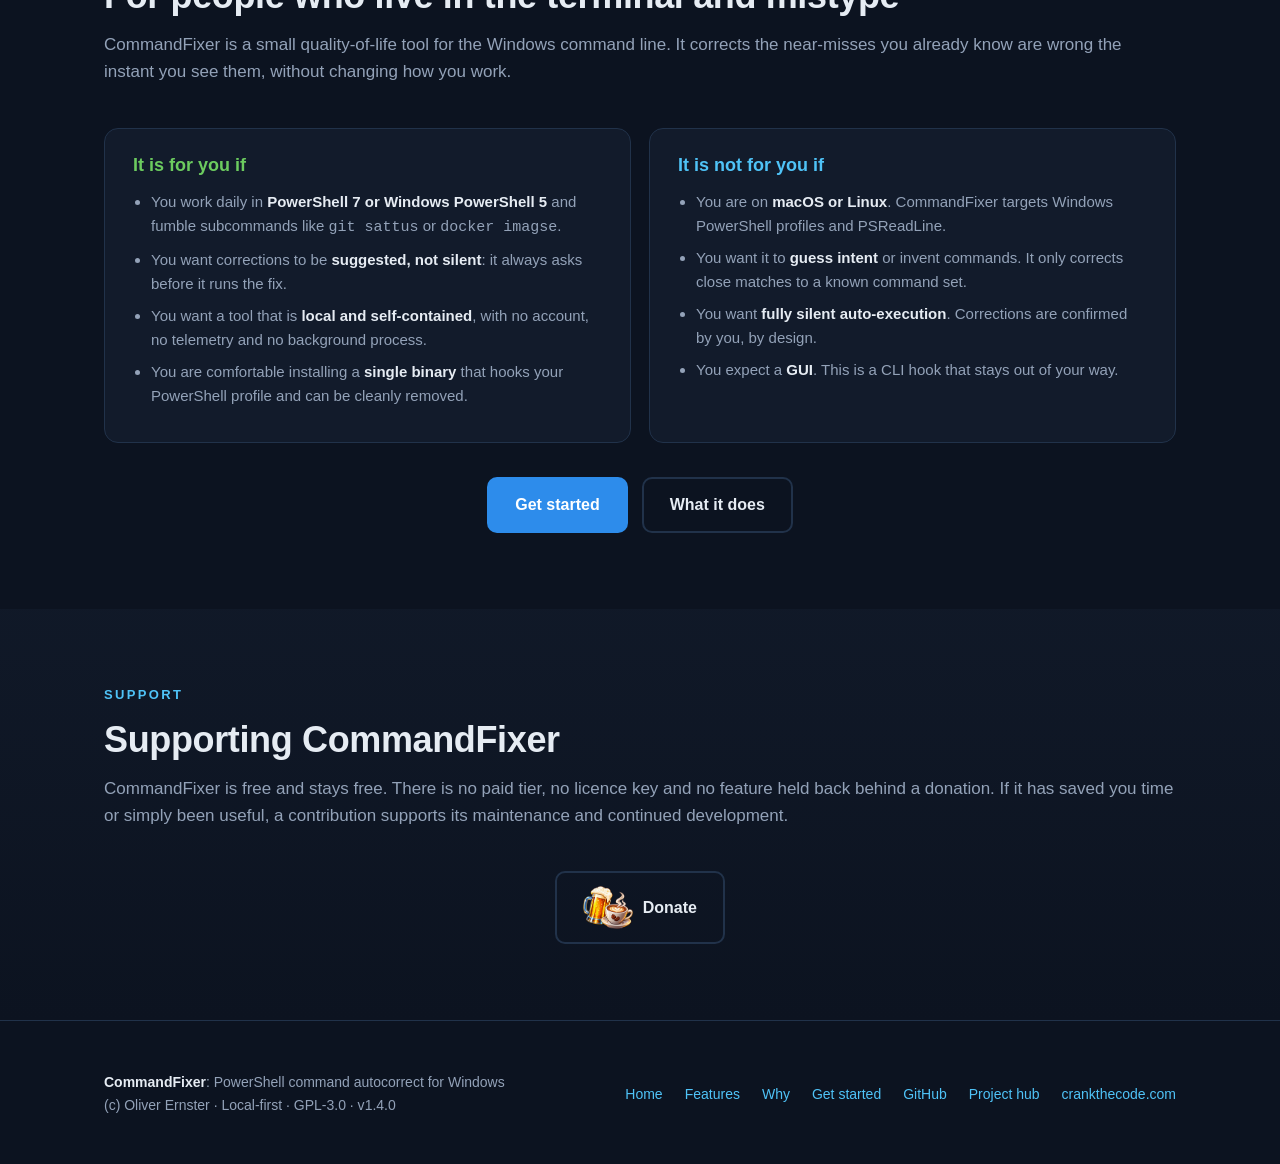
==== commit 782e962f: "Keep the donation section on the home page Supporting CommandFixer moves back from Get started to th" ====
--- a/docs/index.html
+++ b/docs/index.html
@@ -124,6 +124,18 @@
       </div>
     </div>
   </section>
+  <section id="support" class="alt">
+    <div class="container">
+      <div class="eyebrow">Support</div>
+      <h2 class="section-title">Supporting CommandFixer</h2>
+      <p class="section-sub">CommandFixer is free and stays free. There is no paid tier, no licence key and no
+        feature held back behind a donation. If it has saved you time or simply been useful, a
+        contribution supports its maintenance and continued development.</p>
+      <div class="cta">
+        <a class="btn btn-ghost btn-donate" href="https://www.paypal.com/ncp/payment/7B63G27P2966Y"><img src="donate.png" alt="">Donate</a>
+      </div>
+    </div>
+  </section>
 </main>
 <footer>
   <div class="container footer-inner">
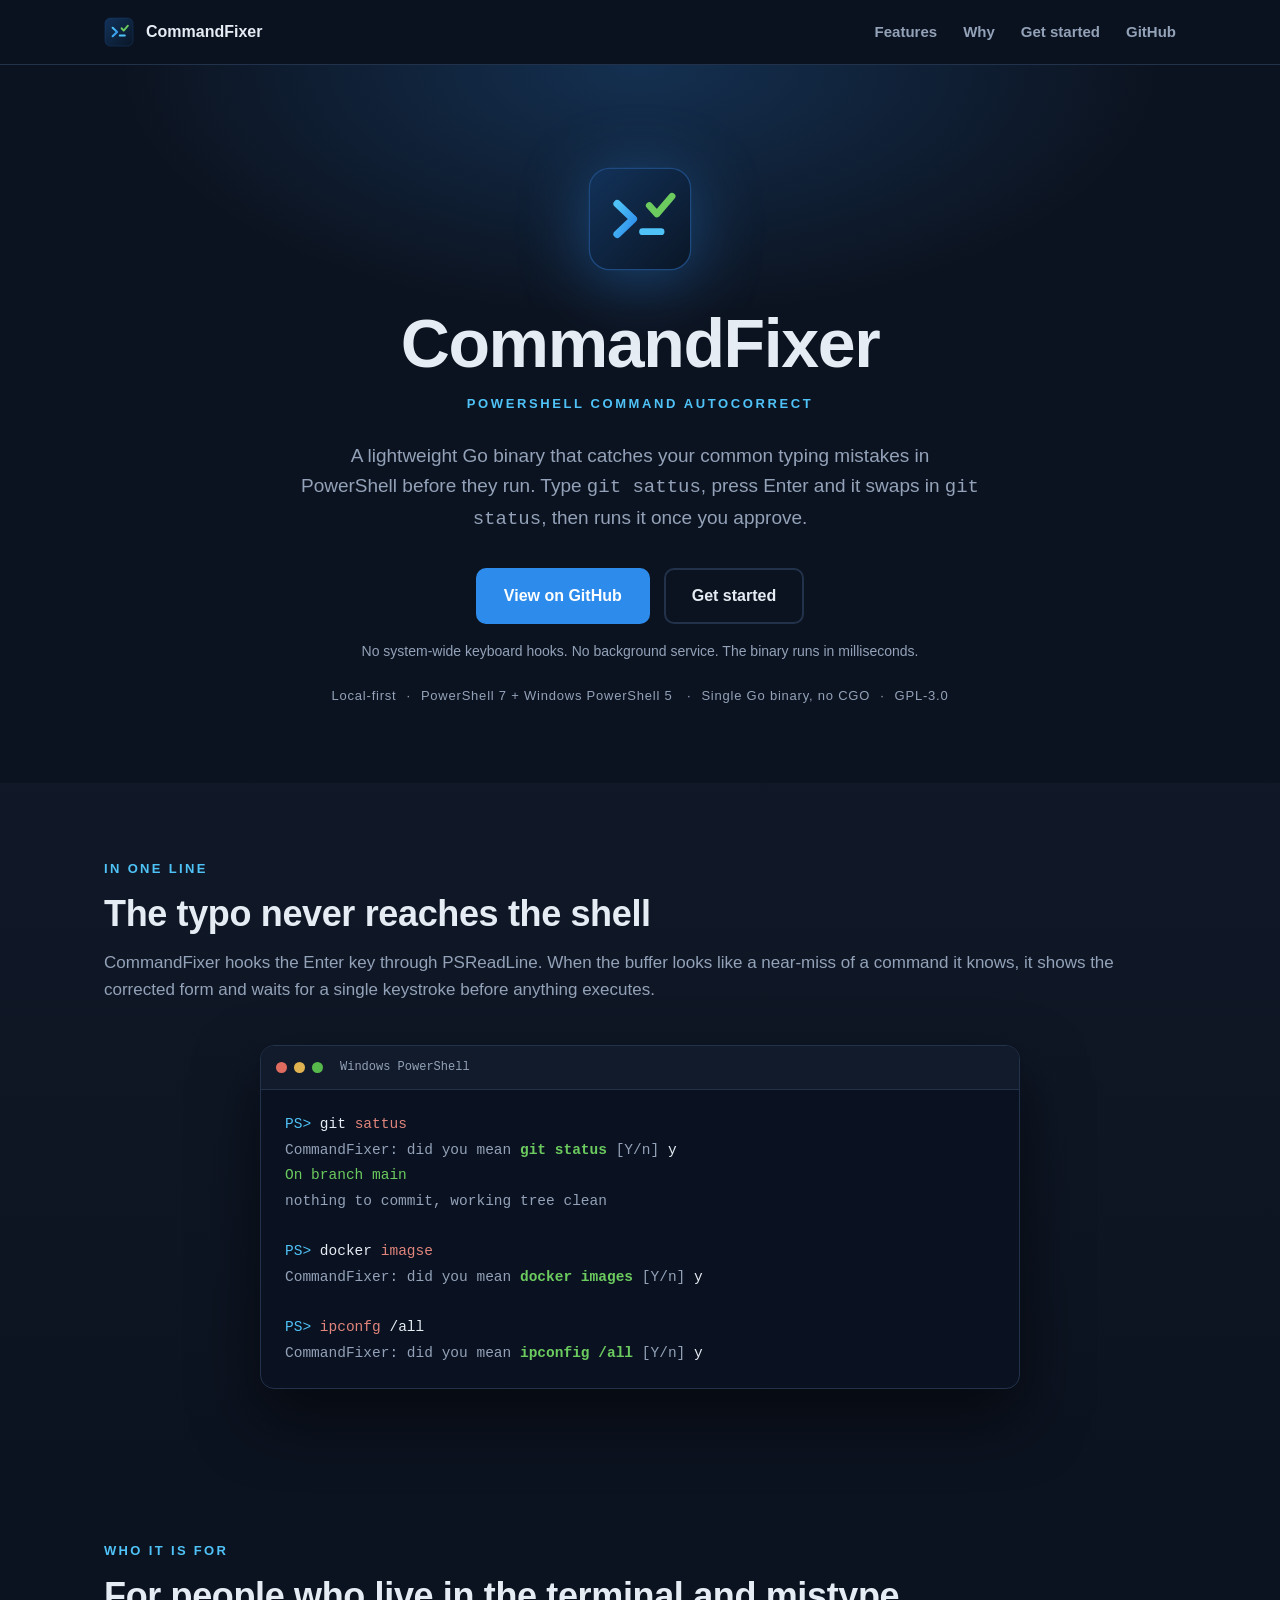
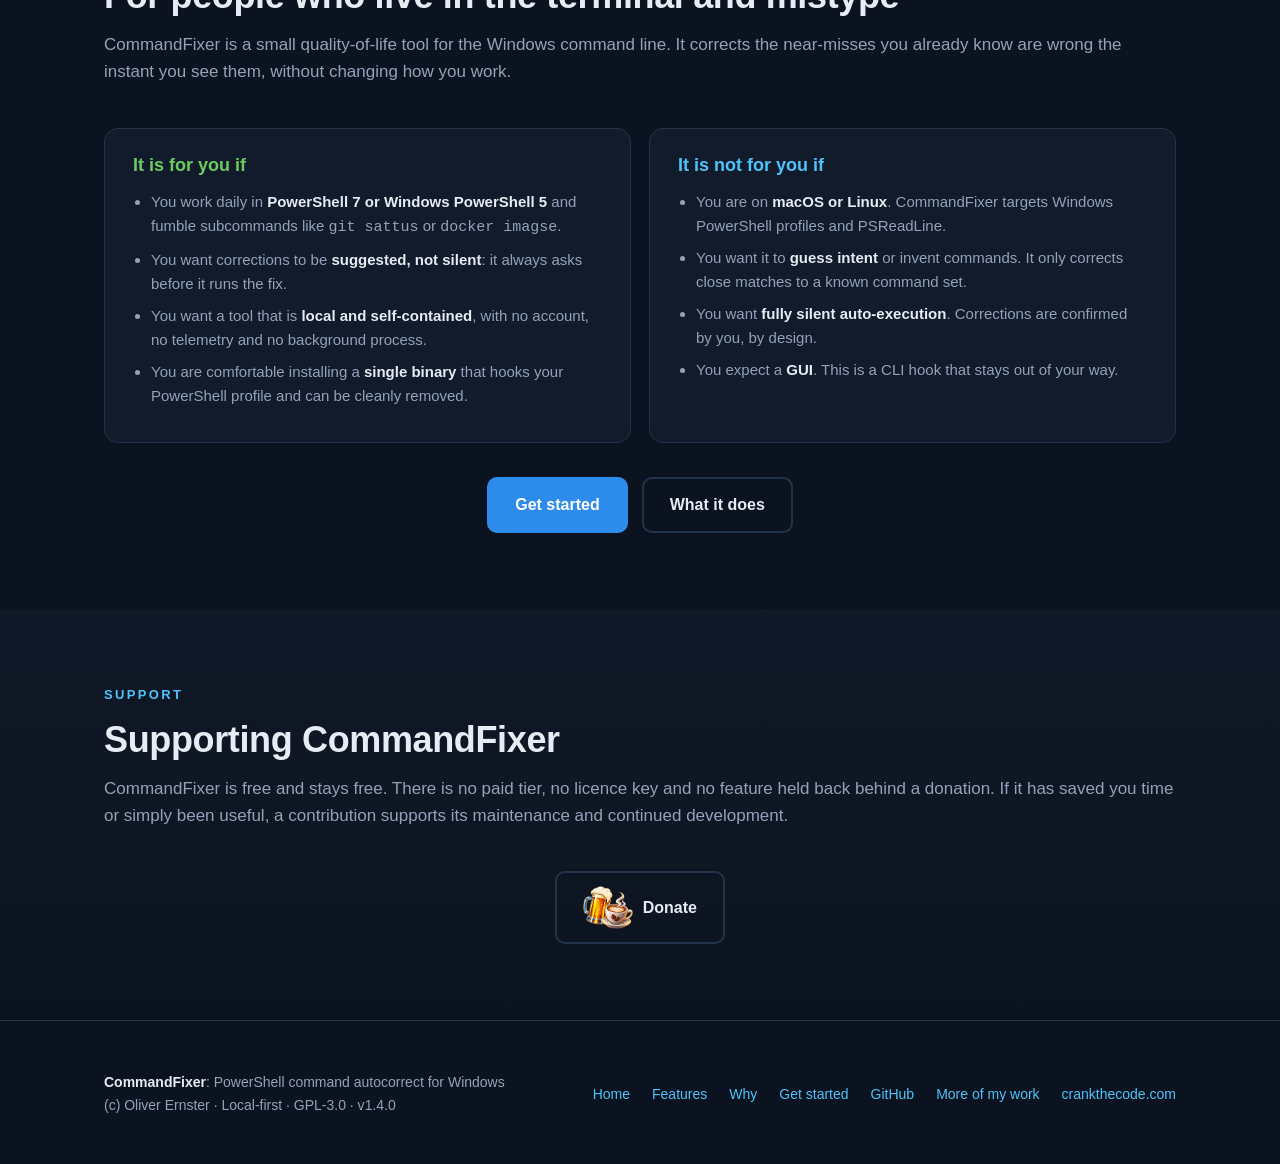
==== commit 35e37841: "Call the project hub link More of my work The footer's link to ernster.dev now says what is there." ====
--- a/docs/index.html
+++ b/docs/index.html
@@ -149,7 +149,7 @@
       <a href="why.html">Why</a>
       <a href="download.html">Get started</a>
       <a href="https://github.com/oernster/commandfixer">GitHub</a>
-      <a href="https://ernster.dev/">Project hub</a>
+      <a href="https://ernster.dev/">More of my work</a>
       <a href="https://www.crankthecode.com/">crankthecode.com</a>
     </div>
   </div>
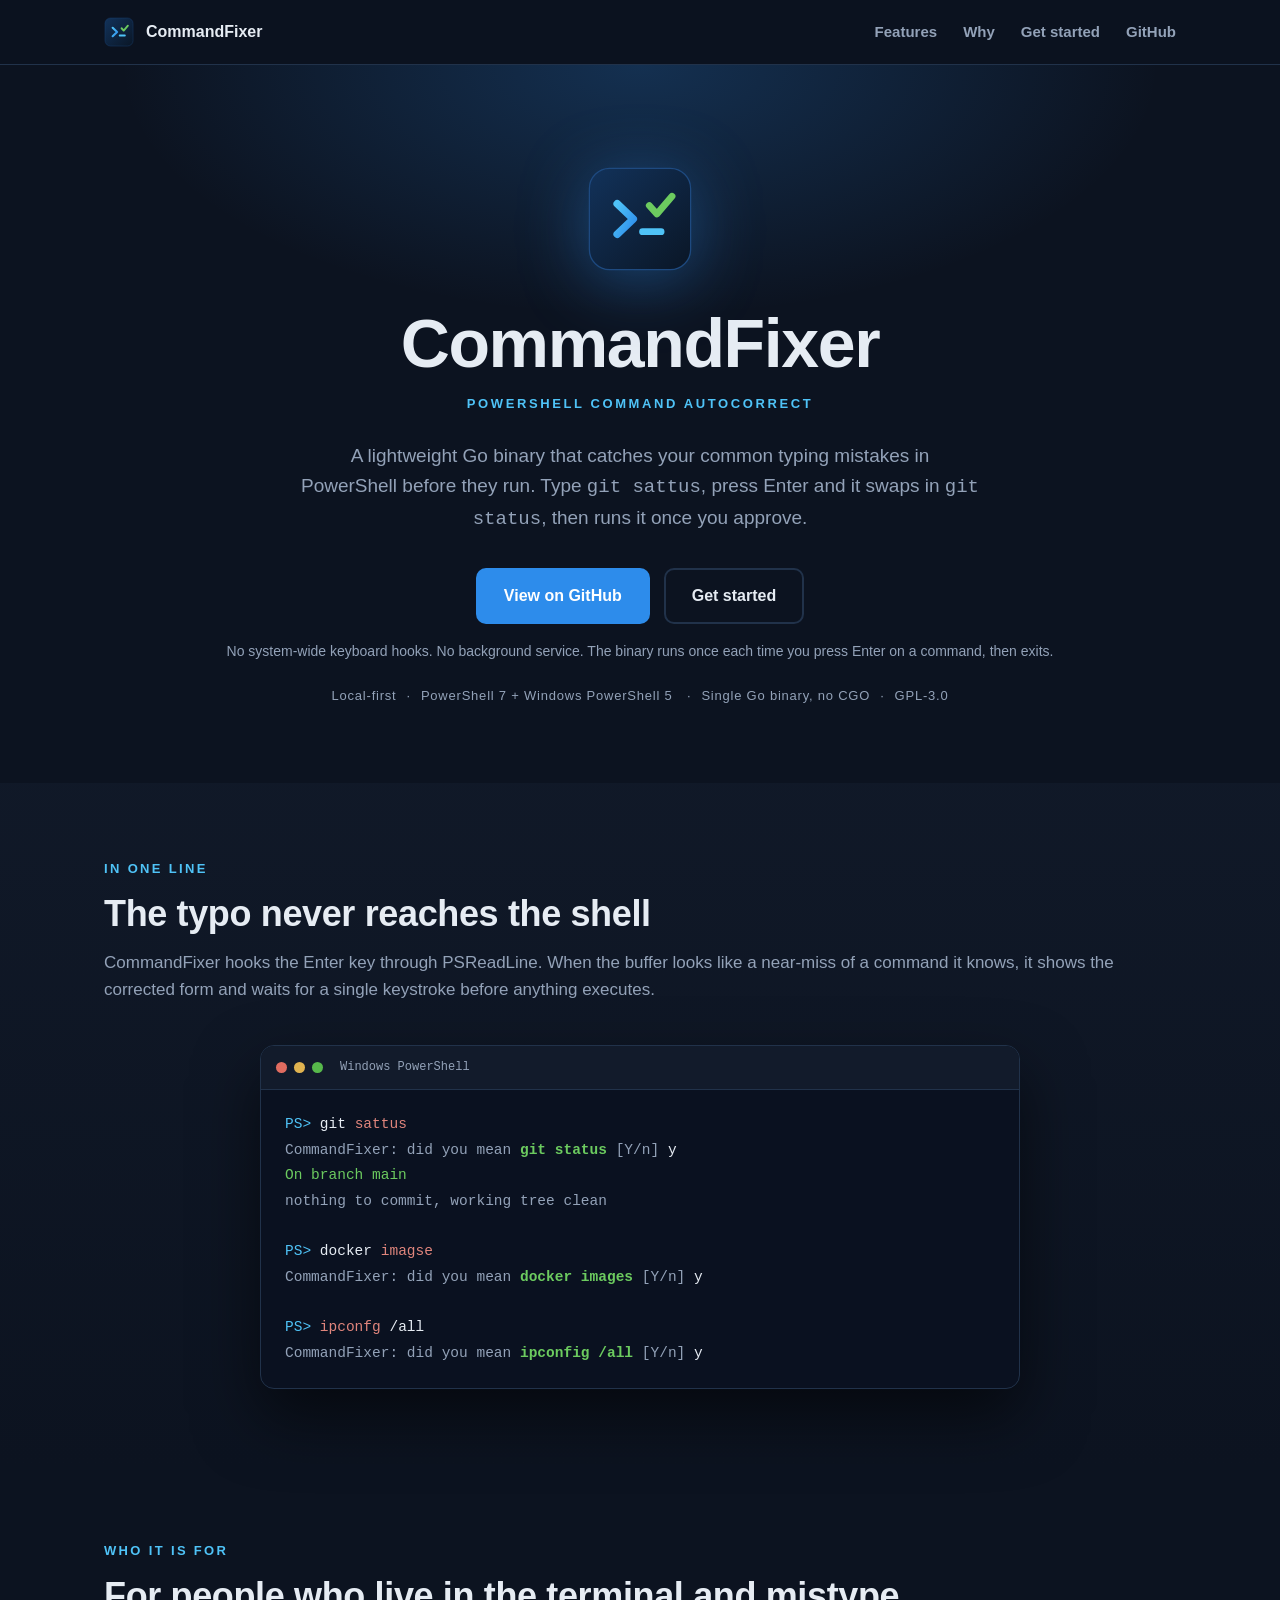
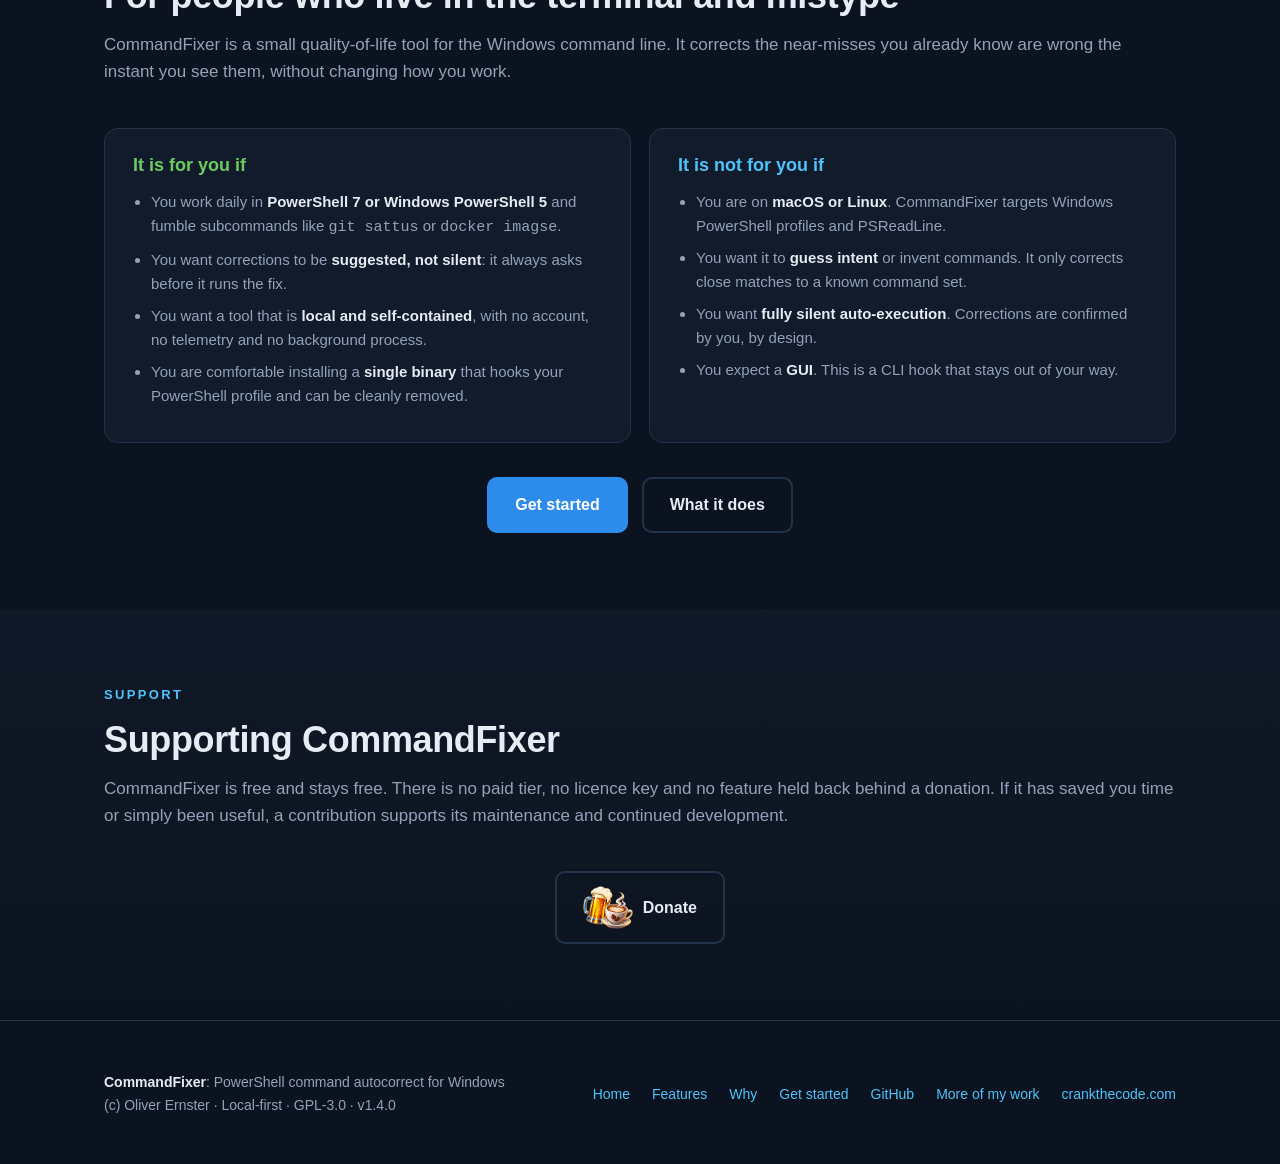
==== commit 45d137ac: "Make the docs claim only what the code and the gate actually do The binary was said to run in millis" ====
--- a/docs/index.html
+++ b/docs/index.html
@@ -4,7 +4,7 @@
 <meta charset="utf-8">
 <meta name="viewport" content="width=device-width, initial-scale=1">
 <title>CommandFixer: PowerShell Command Autocorrect for Windows</title>
-<meta name="description" content="CommandFixer is a lightweight Go binary that auto-corrects your common typing mistakes in PowerShell before commands execute. Fuzzy-matches typos against a built-in database of popular CLI tools, prompts for confirmation, then runs the fix. Local-first, no service, milliseconds.">
+<meta name="description" content="CommandFixer is a lightweight Go binary that auto-corrects your common typing mistakes in PowerShell before commands execute. Fuzzy-matches typos against a built-in database of popular CLI tools, prompts for confirmation, then runs the fix. Local-first, no service.">
 <meta name="keywords" content="powershell, autocorrect, command line, typo, git, docker, kubectl, PSReadLine, Windows, Go, local-first, CLI, developer tools">
 <meta name="author" content="Oliver Ernster">
 <meta name="robots" content="index, follow">
@@ -21,10 +21,10 @@
 <meta property="og:image:alt" content="The CommandFixer terminal icon">
 <meta name="twitter:card" content="summary_large_image">
 <meta name="twitter:title" content="CommandFixer: PowerShell Command Autocorrect">
-<meta name="twitter:description" content="A lightweight Go binary that fixes your PowerShell typos before they run. Local-first, no service, milliseconds.">
+<meta name="twitter:description" content="A lightweight Go binary that fixes your PowerShell typos before they run. Local-first, no service.">
 <meta name="twitter:image" content="https://ernster.dev/CommandFixer/assets/commandfixer.png">
 <link rel="icon" type="image/svg+xml" href="assets/commandfixer.svg">
-<link rel="stylesheet" href="styles.css">
+<link rel="stylesheet" href="styles.css?v=0f7751e628">
 <script type="application/ld+json">{"@context": "https://schema.org", "@type": "SoftwareApplication", "name": "CommandFixer", "applicationCategory": "DeveloperApplication", "operatingSystem": "Windows", "description": "CommandFixer is a lightweight Go binary that auto-corrects common typing mistakes in PowerShell before commands execute. It fuzzy-matches typed commands against a built-in database of popular CLI tools and Windows commands, prints the corrected form to a PSReadLine hook and prompts for confirmation before running.", "url": "https://ernster.dev/CommandFixer/", "image": "https://ernster.dev/CommandFixer/assets/commandfixer.png", "isAccessibleForFree": true, "offers": {"@type": "Offer", "price": "0", "priceCurrency": "GBP"}, "author": {"@type": "Person", "name": "Oliver Ernster", "url": "https://www.crankthecode.com/"}, "audience": {"@type": "Audience", "audienceType": "Developers and power users on Windows PowerShell"}, "keywords": "powershell, autocorrect, typo, git, docker, PSReadLine, Windows, Go, CLI", "license": "https://www.gnu.org/licenses/gpl-3.0.html"}</script>
 </head>
 <body>
@@ -55,7 +55,8 @@
         <a class="btn btn-ghost" href="download.html">Get started</a>
       </div>
       <p class="release-note">No system-wide keyboard hooks. No background
-        service. The binary runs in milliseconds.</p>
+        service. The binary runs once each time you press Enter on a command,
+        then exits.</p>
       <div class="badges">
         <span>Local-first</span>·<span>PowerShell 7 + Windows PowerShell 5</span>
         ·<span>Single Go binary, no CGO</span>·<span>GPL-3.0</span>
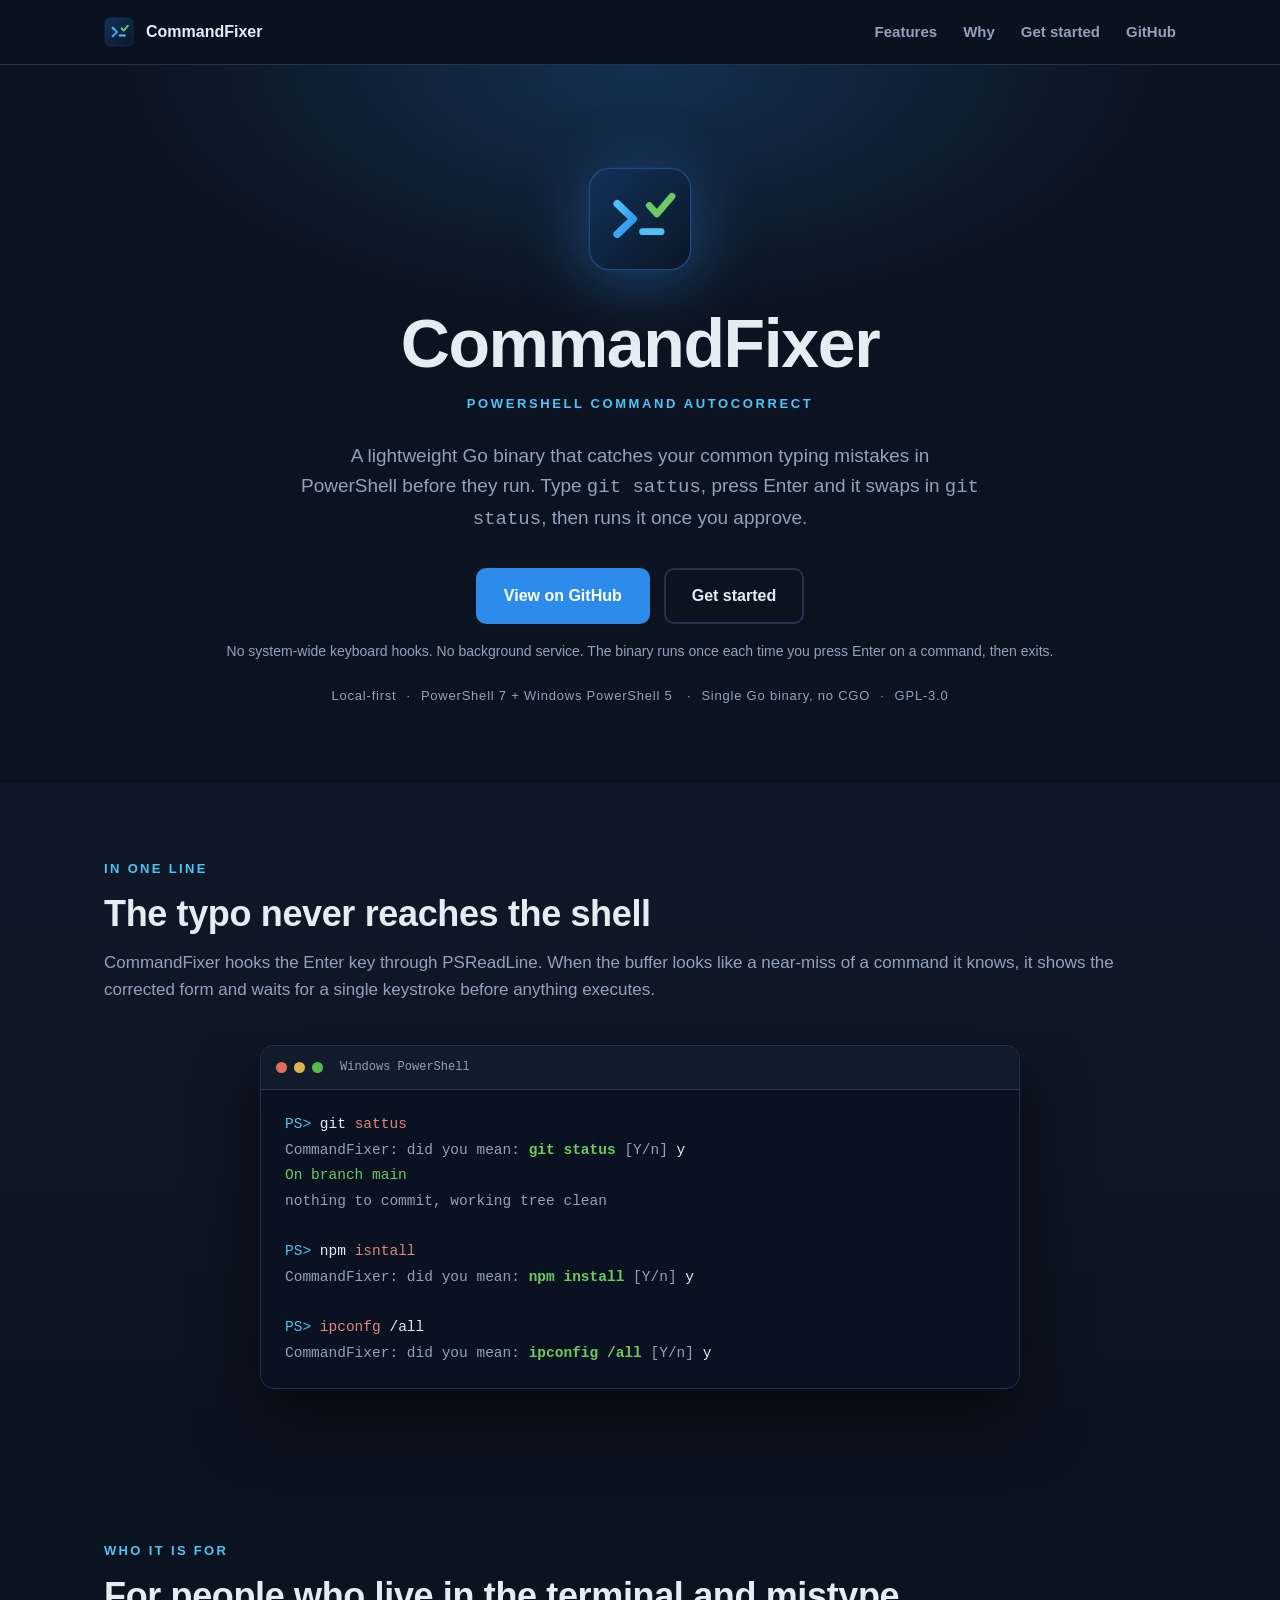
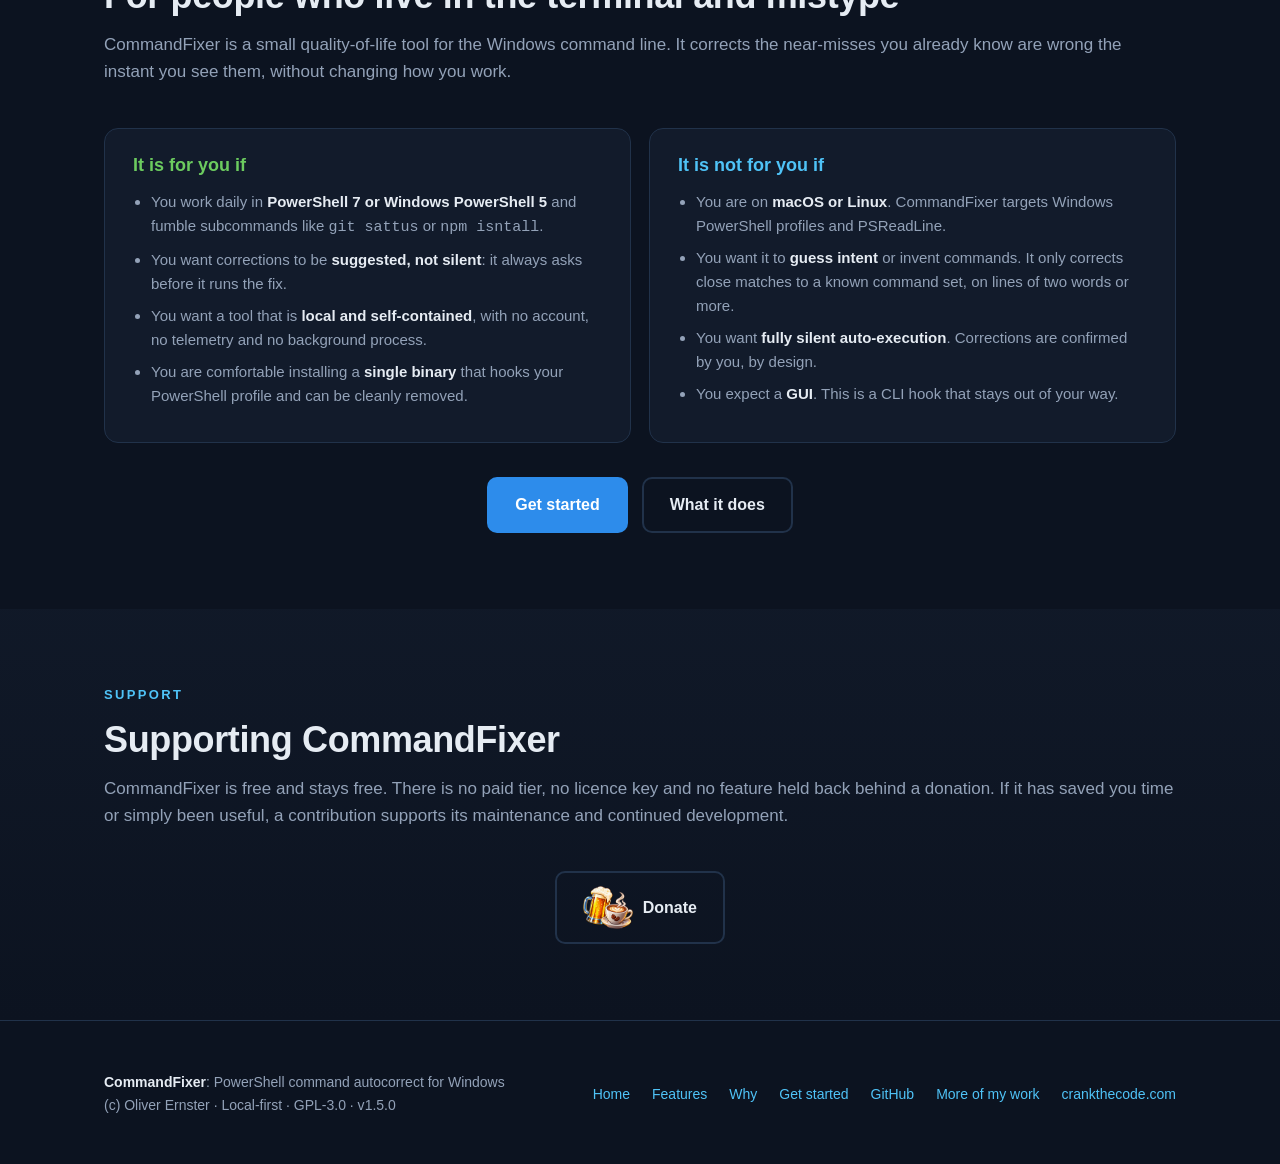
==== commit 5105afc8: "Make every document and site page say what the code measurably does The site demo showed docker imag" ====
--- a/docs/index.html
+++ b/docs/index.html
@@ -78,15 +78,15 @@
             <span class="ttl">Windows PowerShell</span>
           </div>
 <pre><span class="term-prompt">PS&gt;</span> git <span class="term-typo">sattus</span>
-<span class="term-muted">CommandFixer: did you mean</span> <span class="term-fix">git status</span> <span class="term-muted">[Y/n]</span> y
+<span class="term-muted">CommandFixer: did you mean:</span> <span class="term-fix">git status</span> <span class="term-muted">[Y/n]</span> y
 <span class="term-ok">On branch main</span>
 <span class="term-muted">nothing to commit, working tree clean</span>
 
-<span class="term-prompt">PS&gt;</span> docker <span class="term-typo">imagse</span>
-<span class="term-muted">CommandFixer: did you mean</span> <span class="term-fix">docker images</span> <span class="term-muted">[Y/n]</span> y
+<span class="term-prompt">PS&gt;</span> npm <span class="term-typo">isntall</span>
+<span class="term-muted">CommandFixer: did you mean:</span> <span class="term-fix">npm install</span> <span class="term-muted">[Y/n]</span> y
 
 <span class="term-prompt">PS&gt;</span> <span class="term-typo">ipconfg</span> /all
-<span class="term-muted">CommandFixer: did you mean</span> <span class="term-fix">ipconfig /all</span> <span class="term-muted">[Y/n]</span> y</pre>
+<span class="term-muted">CommandFixer: did you mean:</span> <span class="term-fix">ipconfig /all</span> <span class="term-muted">[Y/n]</span> y</pre>
         </div>
       </div>
     </div>
@@ -103,7 +103,7 @@
         <div class="panel is-for">
           <h3>It is for you if</h3>
           <ul>
-            <li>You work daily in <b>PowerShell 7 or Windows PowerShell 5</b> and fumble subcommands like <code>git sattus</code> or <code>docker imagse</code>.</li>
+            <li>You work daily in <b>PowerShell 7 or Windows PowerShell 5</b> and fumble subcommands like <code>git sattus</code> or <code>npm isntall</code>.</li>
             <li>You want corrections to be <b>suggested, not silent</b>: it always asks before it runs the fix.</li>
             <li>You want a tool that is <b>local and self-contained</b>, with no account, no telemetry and no background process.</li>
             <li>You are comfortable installing a <b>single binary</b> that hooks your PowerShell profile and can be cleanly removed.</li>
@@ -113,7 +113,7 @@
           <h3>It is not for you if</h3>
           <ul>
             <li>You are on <b>macOS or Linux</b>. CommandFixer targets Windows PowerShell profiles and PSReadLine.</li>
-            <li>You want it to <b>guess intent</b> or invent commands. It only corrects close matches to a known command set.</li>
+            <li>You want it to <b>guess intent</b> or invent commands. It only corrects close matches to a known command set, on lines of two words or more.</li>
             <li>You want <b>fully silent auto-execution</b>. Corrections are confirmed by you, by design.</li>
             <li>You expect a <b>GUI</b>. This is a CLI hook that stays out of your way.</li>
           </ul>
@@ -142,7 +142,7 @@
   <div class="container footer-inner">
     <div>
       <strong>CommandFixer</strong>: PowerShell command autocorrect for Windows<br>
-      (c) Oliver Ernster · Local-first · GPL-3.0 · v<!--VERSION-->1.4.0<!--/VERSION-->
+      (c) Oliver Ernster · Local-first · GPL-3.0 · v<!--VERSION-->1.5.0<!--/VERSION-->
     </div>
     <div class="footer-links">
       <a href="./">Home</a>
